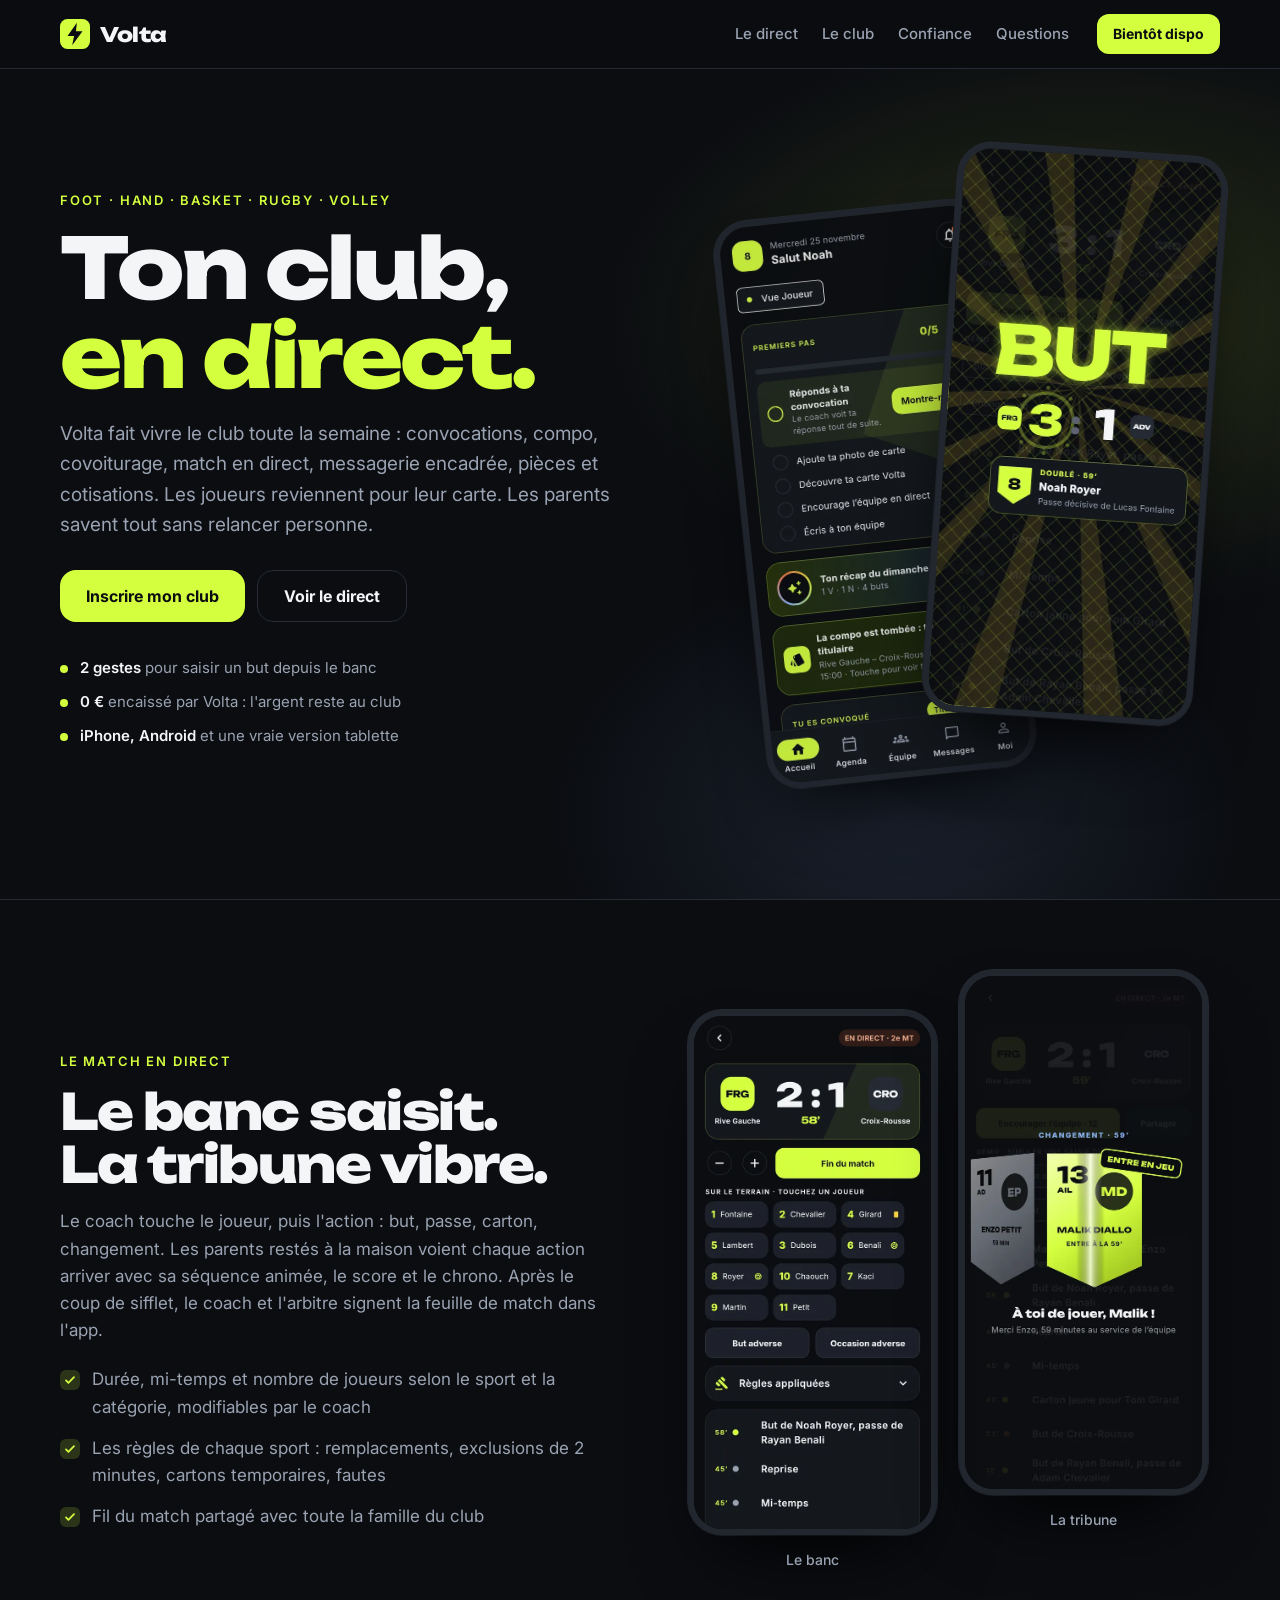
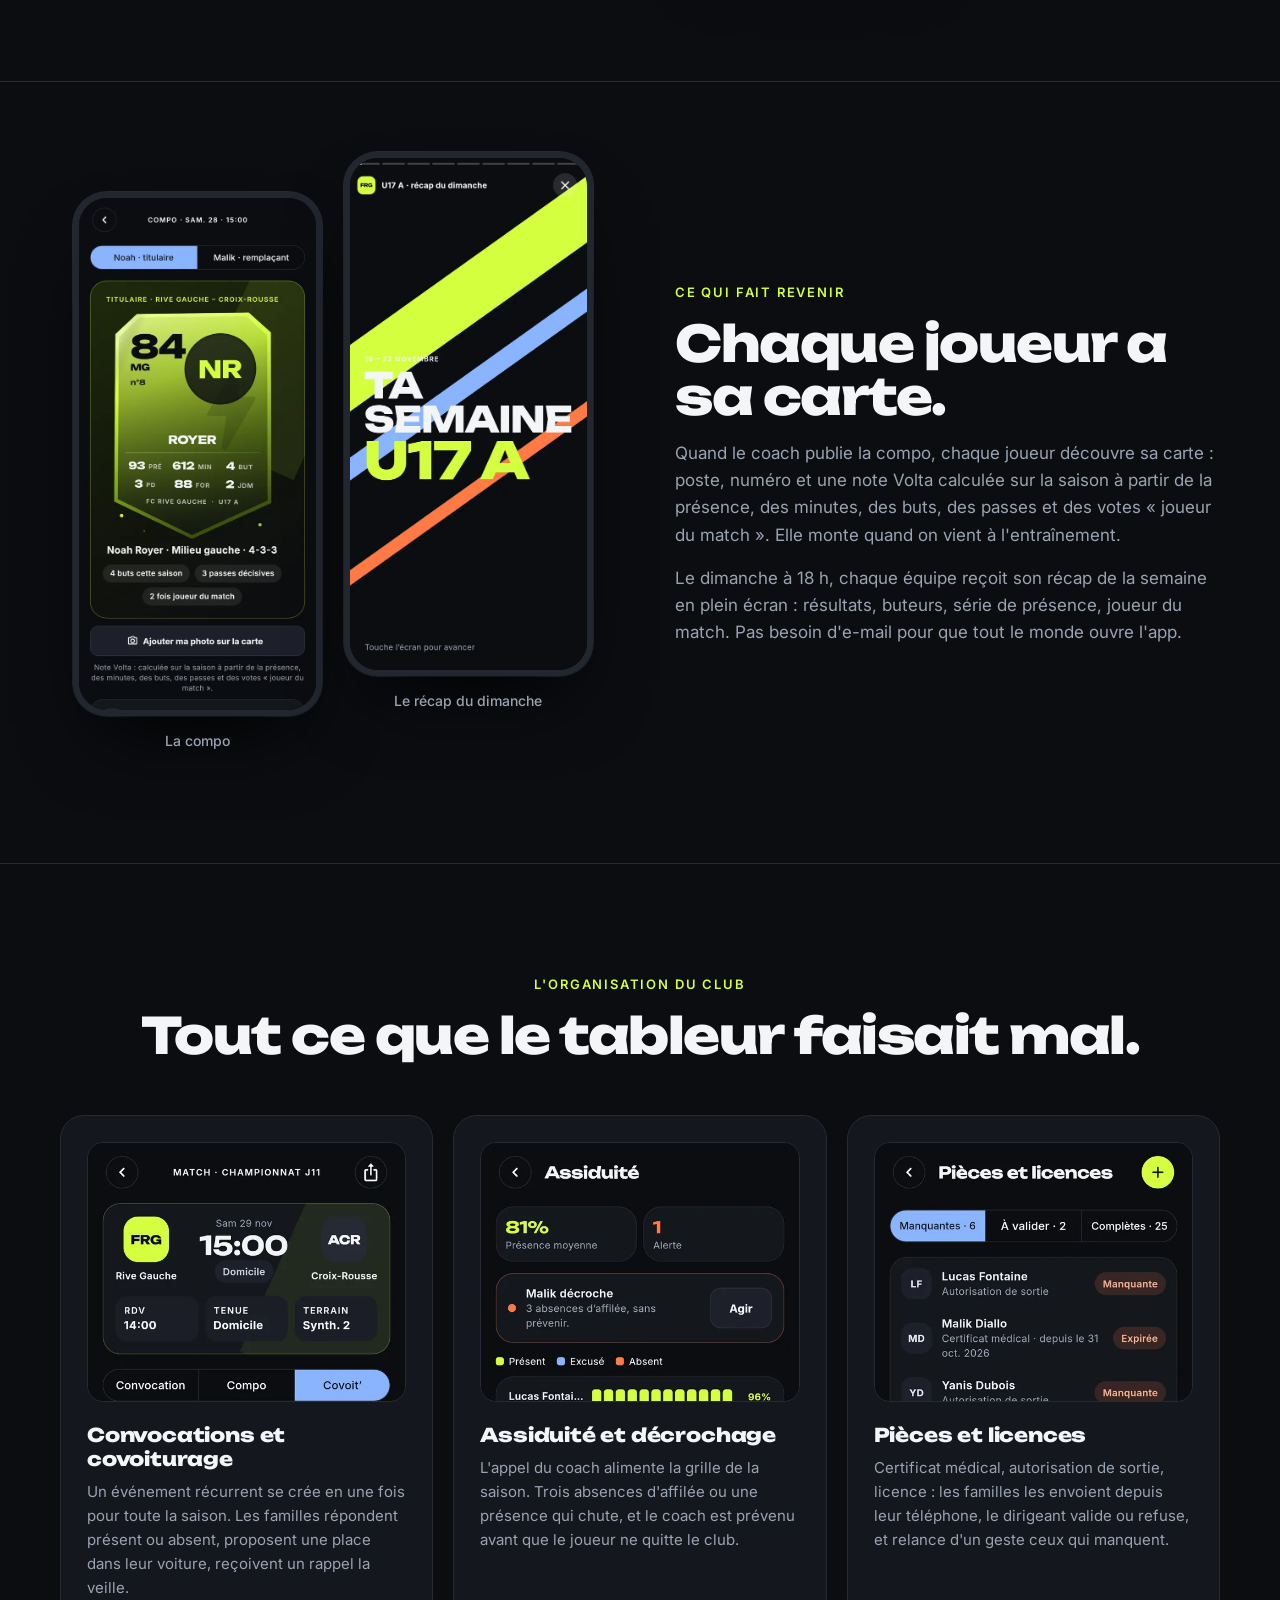
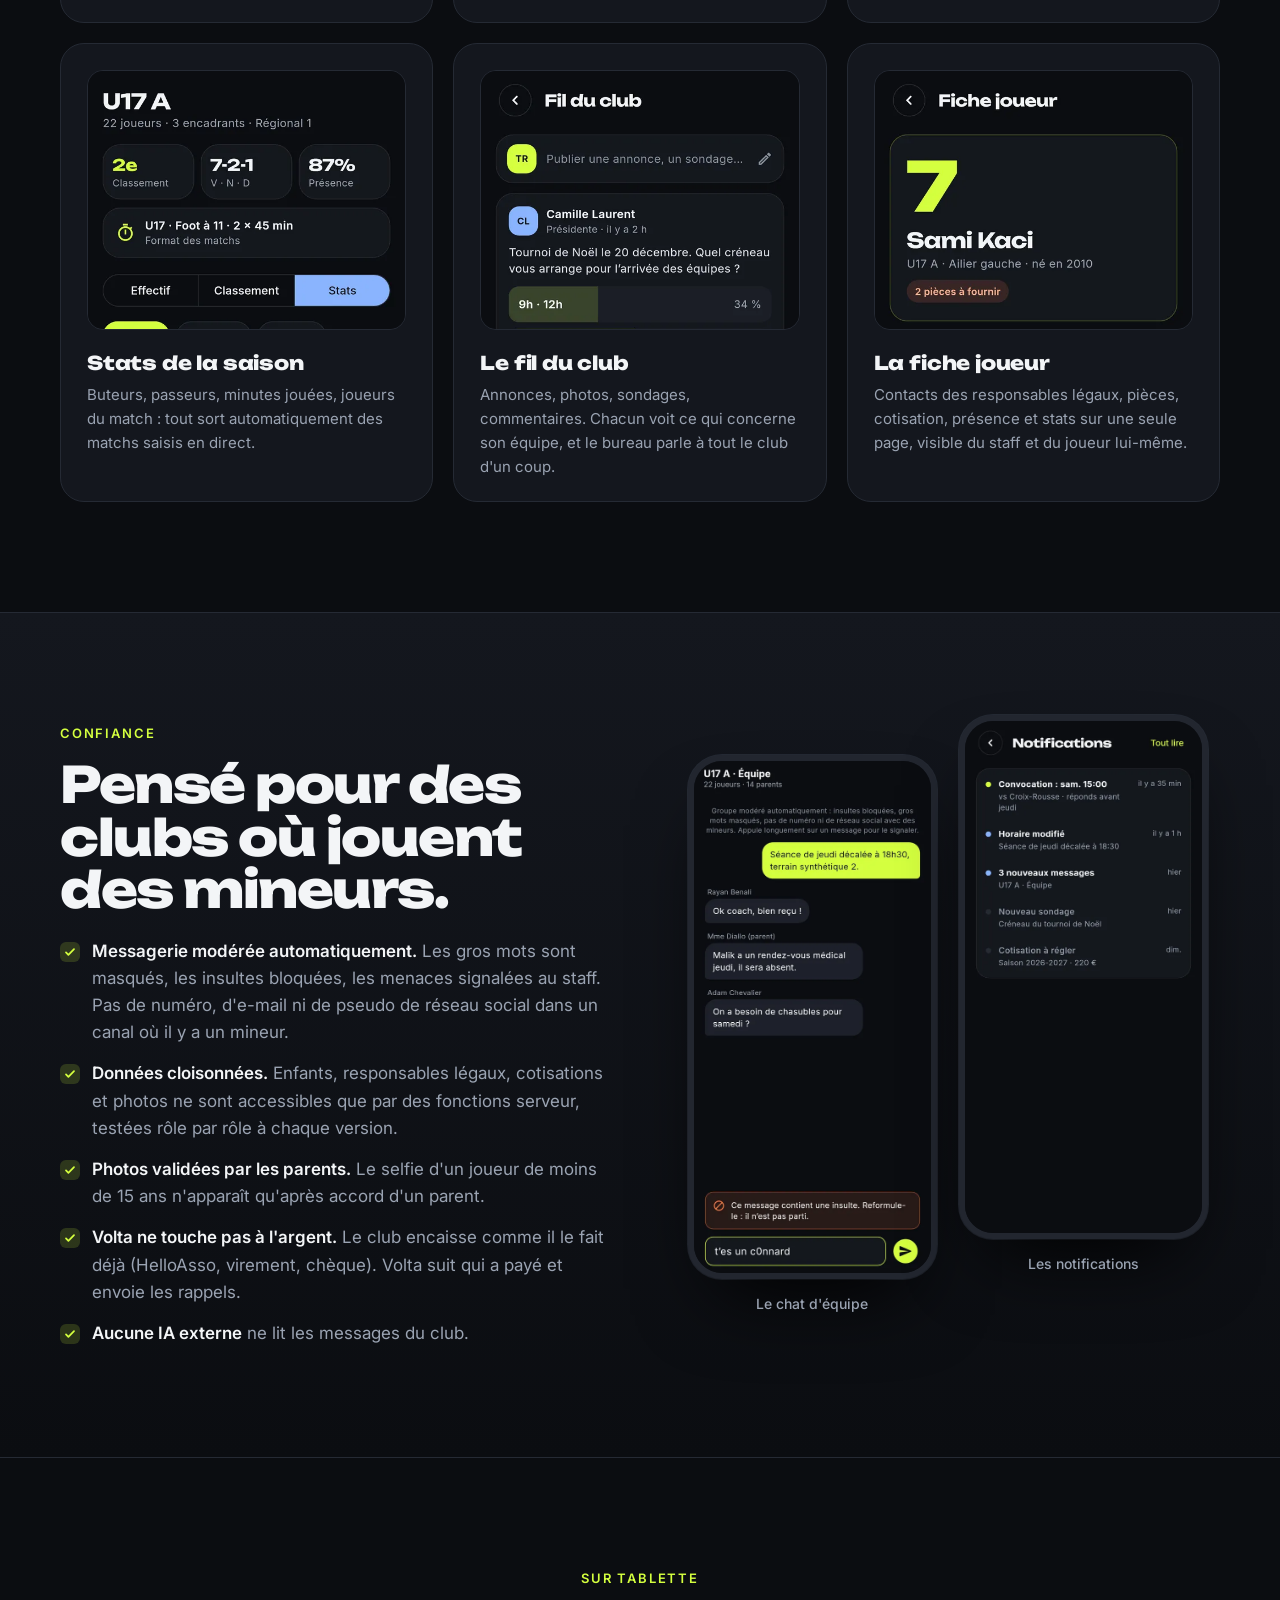
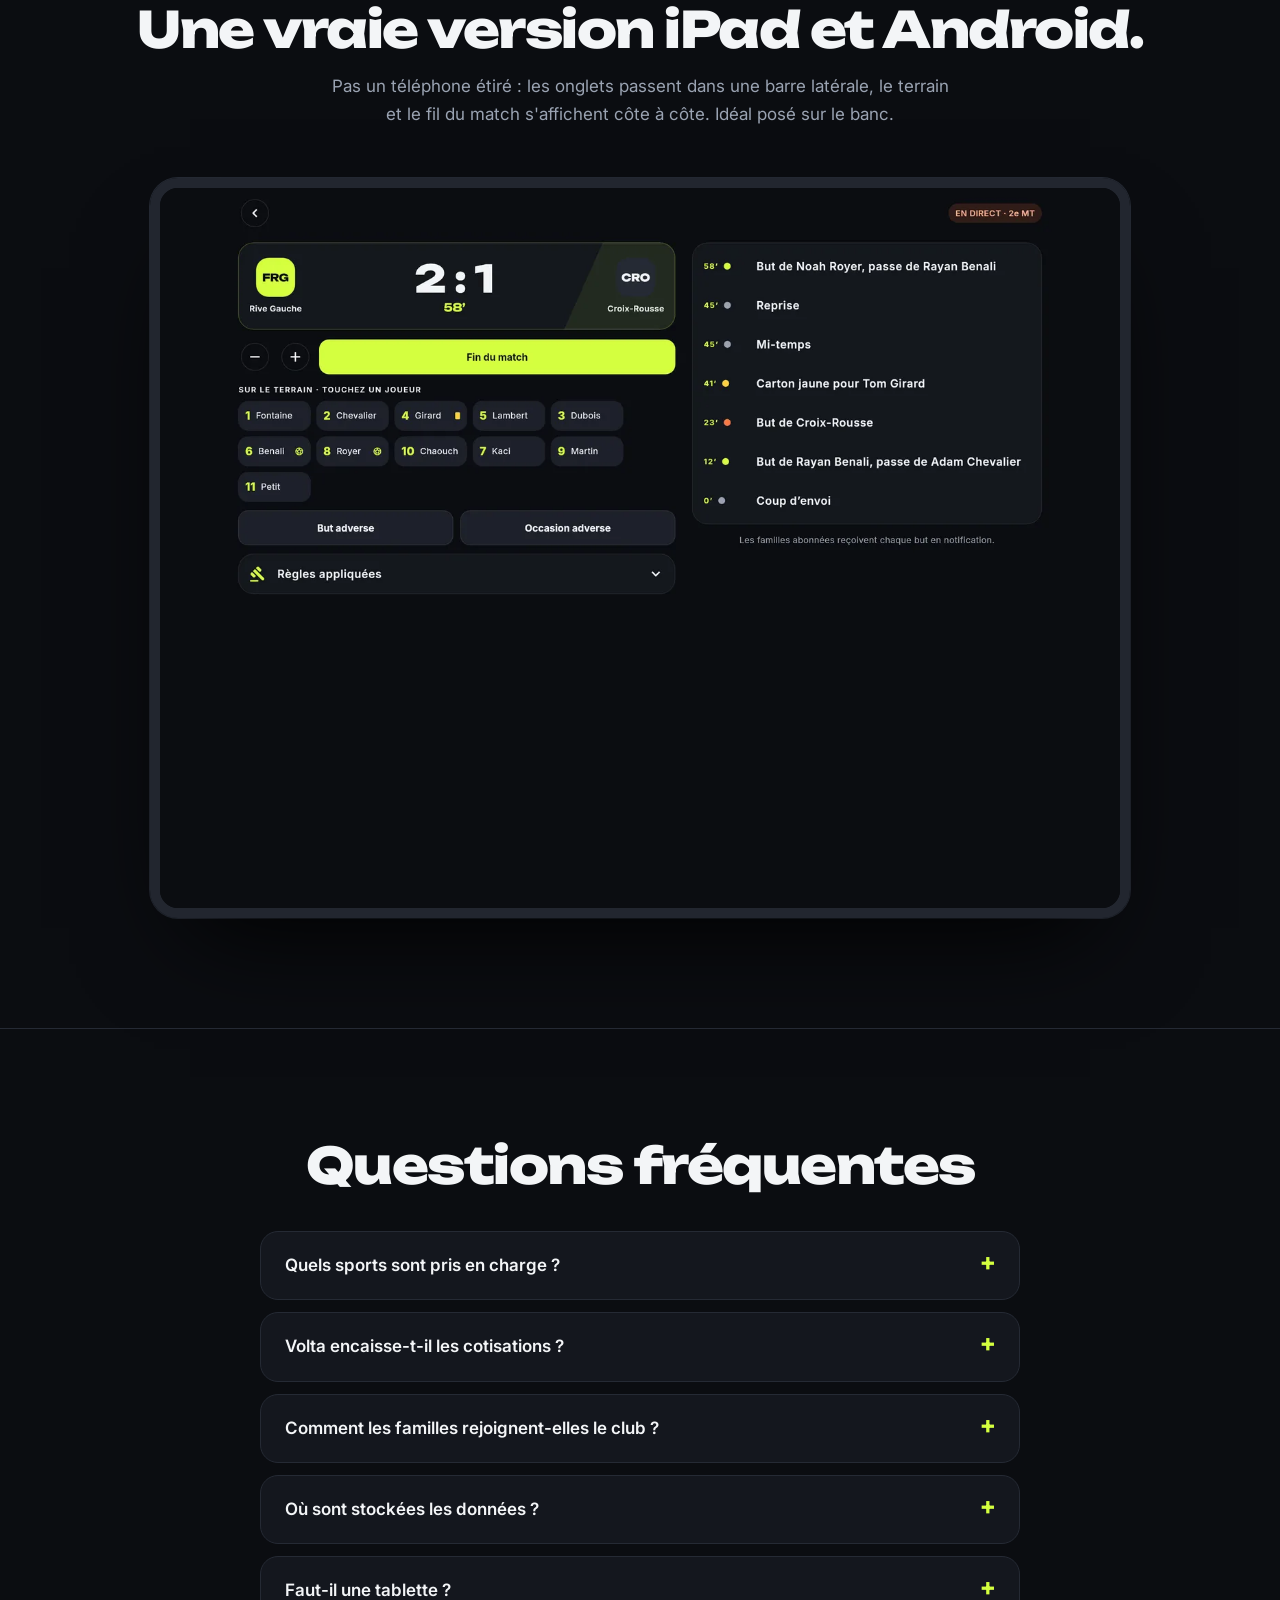
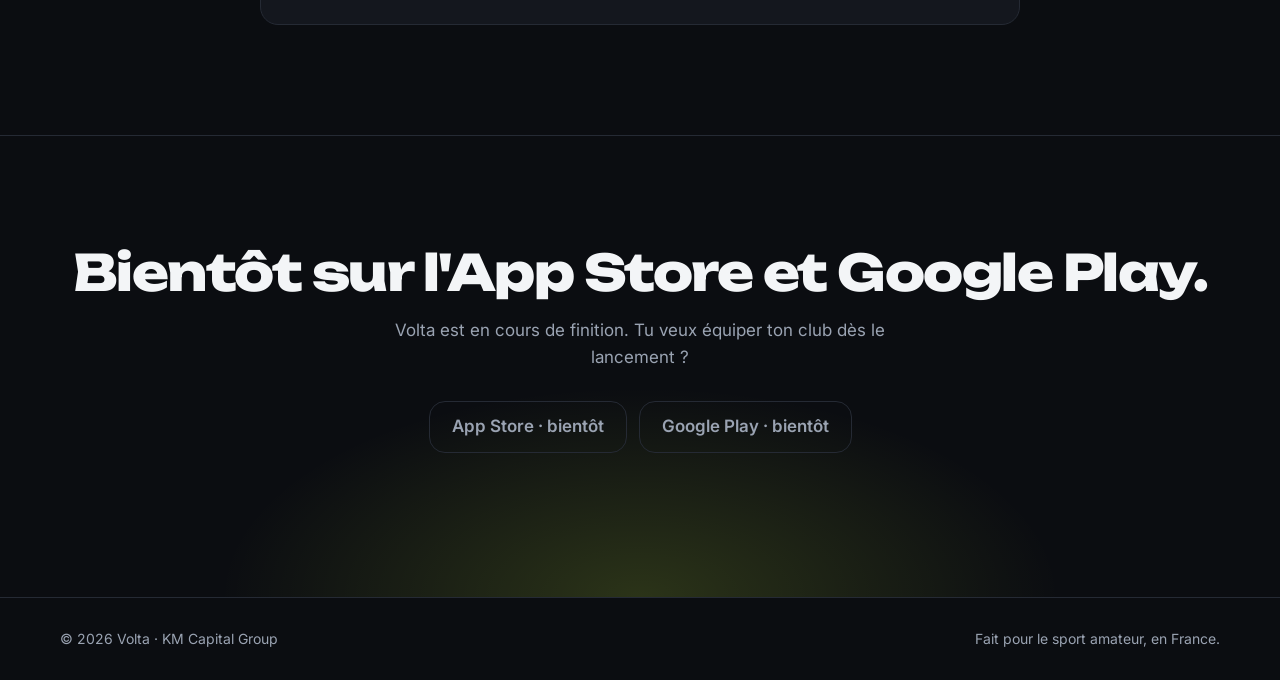
==== index.html @ 25a2513a "Site de présentation de Volta Co-Authored-By: Claude Opus 5.5 <noreply@anthropic.com> Claude-Session" ====
<!doctype html>
<html lang="fr">
<head>
<meta charset="utf-8">
<meta name="viewport" content="width=device-width, initial-scale=1">
<title>Volta · l'app des clubs de sport amateur</title>
<meta name="description" content="Convocations, compo, match en direct, messagerie encadrée, pièces et cotisations : Volta fait vivre ton club toute la semaine. Foot, hand, basket, rugby, volley.">
<meta property="og:title" content="Volta · l'app des clubs de sport amateur">
<meta property="og:description" content="Le match en direct, les cartes joueurs, le récap du dimanche. Et toute l'organisation du club, sans tableur.">
<meta property="og:image" content="img/compo-titulaire.webp">
<meta name="theme-color" content="#0B0D11">
<link rel="icon" href="data:image/svg+xml,%3Csvg xmlns='http://www.w3.org/2000/svg' viewBox='0 0 32 32'%3E%3Crect width='32' height='32' rx='8' fill='%23D4FF3F'/%3E%3Cpath d='M18 4 8 18h7l-2 10 11-15h-7z' fill='%230B0D11'/%3E%3C/svg%3E">
<link rel="preconnect" href="https://fonts.googleapis.com">
<link rel="preconnect" href="https://fonts.gstatic.com" crossorigin>
<link href="https://fonts.googleapis.com/css2?family=Inter:wght@400;500;600;700&family=Unbounded:wght@700;800&display=swap" rel="stylesheet">
<link rel="stylesheet" href="style.css">
</head>
<body>

<header class="nav">
  <a class="brand" href="#top" aria-label="Volta, retour en haut">
    <svg viewBox="0 0 32 32" width="30" height="30" aria-hidden="true"><rect width="32" height="32" rx="8" fill="#D4FF3F"/><path d="M18 4 8 18h7l-2 10 11-15h-7z" fill="#0B0D11"/></svg>
    Volta
  </a>
  <nav aria-label="Sections">
    <a href="#direct">Le direct</a>
    <a href="#club">Le club</a>
    <a href="#confiance">Confiance</a>
    <a href="#faq">Questions</a>
  </nav>
  <a class="btn small" href="#lancement">Bientôt dispo</a>
</header>

<main id="top">

<section class="hero">
  <div class="hero-text">
    <p class="kicker">Foot · Hand · Basket · Rugby · Volley</p>
    <h1>Ton club,<br><span class="volt">en direct.</span></h1>
    <p class="lead">Volta fait vivre le club toute la semaine : convocations, compo, covoiturage, match en direct, messagerie encadrée, pièces et cotisations. Les joueurs reviennent pour leur carte. Les parents savent tout sans relancer personne.</p>
    <div class="ctas">
      <a class="btn" href="#lancement">Inscrire mon club</a>
      <a class="btn ghost" href="#direct">Voir le direct</a>
    </div>
    <ul class="proof">
      <li><b>2 gestes</b> pour saisir un but depuis le banc</li>
      <li><b>0 €</b> encaissé par Volta : l'argent reste au club</li>
      <li><b>iPhone, Android</b> et une vraie version tablette</li>
    </ul>
  </div>
  <div class="hero-phones" aria-hidden="true">
    <figure class="phone back"><img src="img/accueil.webp" alt="" width="560" height="1212"></figure>
    <figure class="phone front"><img src="img/direct-but.webp" alt="" width="560" height="1212"></figure>
  </div>
</section>

<section id="direct" class="band">
  <div class="split">
    <div>
      <p class="kicker">Le match en direct</p>
      <h2>Le banc saisit.<br>La tribune vibre.</h2>
      <p>Le coach touche le joueur, puis l'action : but, passe, carton, changement. Les parents restés à la maison voient chaque action arriver avec sa séquence animée, le score et le chrono. Après le coup de sifflet, le coach et l'arbitre signent la feuille de match dans l'app.</p>
      <ul class="ticks">
        <li>Durée, mi-temps et nombre de joueurs selon le sport et la catégorie, modifiables par le coach</li>
        <li>Les règles de chaque sport : remplacements, exclusions de 2 minutes, cartons temporaires, fautes</li>
        <li>Fil du match partagé avec toute la famille du club</li>
      </ul>
    </div>
    <div class="phones-row">
      <figure class="phone"><img src="img/direct-banc.webp" alt="Le banc du coach : le terrain, les joueurs à toucher et le fil du match" loading="lazy" width="560" height="1212"><figcaption>Le banc</figcaption></figure>
      <figure class="phone raise"><img src="img/direct-changement.webp" alt="La tribune : l'entrée en jeu d'un remplaçant" loading="lazy" width="560" height="1212"><figcaption>La tribune</figcaption></figure>
    </div>
  </div>
</section>

<section class="band">
  <div class="split reverse">
    <div class="phones-row">
      <figure class="phone"><img src="img/compo-titulaire.webp" alt="La compo dévoile la carte du titulaire avec sa note Volta" loading="lazy" width="560" height="1212"><figcaption>La compo</figcaption></figure>
      <figure class="phone raise"><img src="img/recap-1.webp" alt="Le récap du dimanche : ta semaine U17 A" loading="lazy" width="560" height="1212"><figcaption>Le récap du dimanche</figcaption></figure>
    </div>
    <div>
      <p class="kicker">Ce qui fait revenir</p>
      <h2>Chaque joueur a sa carte.</h2>
      <p>Quand le coach publie la compo, chaque joueur découvre sa carte : poste, numéro et une note Volta calculée sur la saison à partir de la présence, des minutes, des buts, des passes et des votes « joueur du match ». Elle monte quand on vient à l'entraînement.</p>
      <p>Le dimanche à 18 h, chaque équipe reçoit son récap de la semaine en plein écran : résultats, buteurs, série de présence, joueur du match. Pas besoin d'e-mail pour que tout le monde ouvre l'app.</p>
    </div>
  </div>
</section>

<section id="club" class="band">
  <p class="kicker center">L'organisation du club</p>
  <h2 class="center">Tout ce que le tableur faisait mal.</h2>
  <div class="grid">
    <article class="card">
      <img src="img/covoiturage.webp" alt="Le covoiturage d'un déplacement" loading="lazy" width="560" height="1212">
      <h3>Convocations et covoiturage</h3>
      <p>Un événement récurrent se crée en une fois pour toute la saison. Les familles répondent présent ou absent, proposent une place dans leur voiture, reçoivent un rappel la veille.</p>
    </article>
    <article class="card">
      <img src="img/assiduite.webp" alt="La grille d'assiduité avec l'alerte de décrochage" loading="lazy" width="560" height="1212">
      <h3>Assiduité et décrochage</h3>
      <p>L'appel du coach alimente la grille de la saison. Trois absences d'affilée ou une présence qui chute, et le coach est prévenu avant que le joueur ne quitte le club.</p>
    </article>
    <article class="card">
      <img src="img/pieces-licences.webp" alt="Les pièces manquantes, à valider et complètes" loading="lazy" width="560" height="1212">
      <h3>Pièces et licences</h3>
      <p>Certificat médical, autorisation de sortie, licence : les familles les envoient depuis leur téléphone, le dirigeant valide ou refuse, et relance d'un geste ceux qui manquent.</p>
    </article>
    <article class="card">
      <img src="img/stats-equipe.webp" alt="Les statistiques de l'équipe" loading="lazy" width="560" height="1212">
      <h3>Stats de la saison</h3>
      <p>Buteurs, passeurs, minutes jouées, joueurs du match : tout sort automatiquement des matchs saisis en direct.</p>
    </article>
    <article class="card">
      <img src="img/fil-du-club.webp" alt="Le fil du club avec un sondage" loading="lazy" width="560" height="1212">
      <h3>Le fil du club</h3>
      <p>Annonces, photos, sondages, commentaires. Chacun voit ce qui concerne son équipe, et le bureau parle à tout le club d'un coup.</p>
    </article>
    <article class="card">
      <img src="img/fiche-joueur.webp" alt="La fiche d'un joueur" loading="lazy" width="560" height="1212">
      <h3>La fiche joueur</h3>
      <p>Contacts des responsables légaux, pièces, cotisation, présence et stats sur une seule page, visible du staff et du joueur lui-même.</p>
    </article>
  </div>
</section>

<section id="confiance" class="band trust">
  <div class="split">
    <div>
      <p class="kicker">Confiance</p>
      <h2>Pensé pour des clubs où jouent des mineurs.</h2>
      <ul class="ticks">
        <li><b>Messagerie modérée automatiquement.</b> Les gros mots sont masqués, les insultes bloquées, les menaces signalées au staff. Pas de numéro, d'e-mail ni de pseudo de réseau social dans un canal où il y a un mineur.</li>
        <li><b>Données cloisonnées.</b> Enfants, responsables légaux, cotisations et photos ne sont accessibles que par des fonctions serveur, testées rôle par rôle à chaque version.</li>
        <li><b>Photos validées par les parents.</b> Le selfie d'un joueur de moins de 15 ans n'apparaît qu'après accord d'un parent.</li>
        <li><b>Volta ne touche pas à l'argent.</b> Le club encaisse comme il le fait déjà (HelloAsso, virement, chèque). Volta suit qui a payé et envoie les rappels.</li>
        <li><b>Aucune IA externe</b> ne lit les messages du club.</li>
      </ul>
    </div>
    <div class="phones-row">
      <figure class="phone"><img src="img/chat-moderation.webp" alt="Un message bloqué par la modération, avec la raison" loading="lazy" width="560" height="1212"><figcaption>Le chat d'équipe</figcaption></figure>
      <figure class="phone raise"><img src="img/notifications.webp" alt="Les notifications" loading="lazy" width="560" height="1212"><figcaption>Les notifications</figcaption></figure>
    </div>
  </div>
</section>

<section class="band">
  <p class="kicker center">Sur tablette</p>
  <h2 class="center">Une vraie version iPad et Android.</h2>
  <p class="center narrow">Pas un téléphone étiré : les onglets passent dans une barre latérale, le terrain et le fil du match s'affichent côte à côte. Idéal posé sur le banc.</p>
  <figure class="tablet"><img src="img/ipad-direct-banc.webp" alt="Sur iPad : le banc à gauche, le fil du match à droite" loading="lazy" width="1400" height="1050"></figure>
</section>

<section id="faq" class="band">
  <h2 class="center">Questions fréquentes</h2>
  <div class="faq">
    <details>
      <summary>Quels sports sont pris en charge ?</summary>
      <p>Football, handball, basket, rugby et volley. Le format du match (durée, périodes, nombre de joueurs, remplacements) dépend du sport et de la catégorie de l'équipe, et le coach peut l'ajuster. Le direct du volley (sets et points) arrive juste après le lancement.</p>
    </details>
    <details>
      <summary>Volta encaisse-t-il les cotisations ?</summary>
      <p>Non. Le club garde son moyen de paiement habituel. Volta indique qui a payé, qui reste à relancer, et envoie les rappels.</p>
    </details>
    <details>
      <summary>Comment les familles rejoignent-elles le club ?</summary>
      <p>Le club partage un code d'invitation. Le code donne le bon rôle (joueur, parent, coach), et un parent inscrit lui-même son enfant.</p>
    </details>
    <details>
      <summary>Où sont stockées les données ?</summary>
      <p>Sur une base Supabase dédiée à Volta. Les fichiers (photos, pièces) sont dans des espaces de stockage privés, jamais dans la base, et chaque accès passe par des règles vérifiées côté serveur.</p>
    </details>
    <details>
      <summary>Faut-il une tablette ?</summary>
      <p>Non, tout fonctionne sur téléphone. La tablette est un confort pour le coach au bord du terrain.</p>
    </details>
  </div>
</section>

<section id="lancement" class="band launch">
  <h2>Bientôt sur l'App Store et Google Play.</h2>
  <p>Volta est en cours de finition. Tu veux équiper ton club dès le lancement ?</p>
  <div class="ctas center">
    <span class="store">App Store · bientôt</span>
    <span class="store">Google Play · bientôt</span>
  </div>
</section>

</main>

<footer class="foot">
  <span>© 2026 Volta · KM Capital Group</span>
  <span>Fait pour le sport amateur, en France.</span>
</footer>

</body>
</html>
---- style.css ----
:root {
  --carbon: #0B0D11;
  --surface: #14171E;
  --relief: #1D212A;
  --line: #252A34;
  --chalk: #F3F5F7;
  --muted: #9AA3B2;
  --volt: #D4FF3F;
  --ice: #8AB4FF;
  --ember: #FF7A45;
  --display: "Unbounded", system-ui, sans-serif;
  --text: "Inter", system-ui, -apple-system, sans-serif;
  --max: 1160px;
}

* { box-sizing: border-box; }
html { scroll-behavior: smooth; }
body {
  margin: 0;
  background: var(--carbon);
  color: var(--chalk);
  font: 400 17px/1.6 var(--text);
  -webkit-font-smoothing: antialiased;
  overflow-x: hidden;
}
img { display: block; max-width: 100%; height: auto; }
a { color: inherit; }
h1, h2, h3 { font-family: var(--display); font-weight: 800; letter-spacing: -.03em; line-height: 1.05; margin: 0 0 18px; }
h1 { font-size: clamp(44px, 7vw, 84px); }
h2 { font-size: clamp(30px, 4.2vw, 50px); }
h3 { font-size: 19px; letter-spacing: -.01em; line-height: 1.25; margin-bottom: 8px; }
p { margin: 0 0 16px; color: var(--muted); }
b { color: var(--chalk); font-weight: 600; }
.volt { color: var(--volt); }
.center { text-align: center; }
.narrow { max-width: 620px; margin-left: auto; margin-right: auto; }
.kicker { font-size: 13px; font-weight: 600; letter-spacing: .14em; text-transform: uppercase; color: var(--volt); margin-bottom: 14px; }

/* Navigation */
.nav {
  position: sticky; top: 0; z-index: 10;
  display: flex; align-items: center; gap: 28px;
  padding: 14px max(20px, calc((100vw - var(--max)) / 2));
  background: color-mix(in srgb, var(--carbon) 82%, transparent);
  backdrop-filter: blur(14px);
  border-bottom: 1px solid var(--line);
}
.brand { display: flex; align-items: center; gap: 10px; font: 800 20px var(--display); text-decoration: none; letter-spacing: -.02em; }
.nav nav { display: flex; gap: 24px; margin-left: auto; }
.nav nav a { text-decoration: none; color: var(--muted); font-size: 15px; font-weight: 500; }
.nav nav a:hover { color: var(--chalk); }

/* Buttons */
.btn {
  display: inline-flex; align-items: center; justify-content: center;
  min-height: 52px; padding: 0 26px; border-radius: 16px;
  background: var(--volt); color: var(--carbon);
  font-weight: 700; font-size: 16px; text-decoration: none;
  transition: transform .15s ease, box-shadow .15s ease;
}
.btn:hover { transform: translateY(-2px); box-shadow: 0 10px 30px -10px color-mix(in srgb, var(--volt) 60%, transparent); }
.btn.ghost { background: transparent; color: var(--chalk); border: 1px solid var(--line); }
.btn.ghost:hover { box-shadow: none; border-color: var(--muted); }
.btn.small { min-height: 40px; padding: 0 16px; font-size: 14px; border-radius: 12px; }
.ctas { display: flex; flex-wrap: wrap; gap: 12px; margin: 30px 0 34px; }
.ctas.center { justify-content: center; }

/* Sections */
main > section { padding: 110px max(20px, calc((100vw - var(--max)) / 2)); }
.band { border-top: 1px solid var(--line); }

.hero {
  display: grid; grid-template-columns: 1.1fr .9fr; gap: 40px; align-items: center;
  padding-top: 80px !important;
  background:
    radial-gradient(700px 420px at 85% 30%, color-mix(in srgb, var(--volt) 14%, transparent), transparent 70%),
    radial-gradient(500px 360px at 70% 90%, color-mix(in srgb, var(--ice) 12%, transparent), transparent 70%);
}
.lead { font-size: 19px; max-width: 560px; }
.proof { list-style: none; padding: 0; margin: 0; display: grid; gap: 10px; color: var(--muted); font-size: 15px; }
.proof li::before { content: ""; display: inline-block; width: 8px; height: 8px; border-radius: 50%; background: var(--volt); margin-right: 12px; vertical-align: middle; }

.hero-phones { position: relative; height: 640px; }
.hero-phones .phone { position: absolute; width: 270px; }
.hero-phones .back { right: 210px; top: 60px; transform: rotate(-6deg); opacity: .9; }
.hero-phones .front { right: 10px; top: 0; transform: rotate(4deg); }

/* Phone frame */
.phone { margin: 0; }
.phone img {
  border-radius: 34px;
  border: 6px solid #22262f;
  box-shadow: 0 40px 80px -30px #000, 0 0 0 1px var(--line);
  background: var(--surface);
}
.phone figcaption { margin-top: 14px; text-align: center; color: var(--muted); font-size: 14px; font-weight: 500; }

.split { display: grid; grid-template-columns: 1fr 1fr; gap: 70px; align-items: center; }
.phones-row { display: grid; grid-template-columns: 1fr 1fr; gap: 22px; max-width: 520px; justify-self: center; width: 100%; }
.phones-row .raise { transform: translateY(-40px); }

.ticks { list-style: none; padding: 0; margin: 22px 0 0; display: grid; gap: 14px; }
.ticks li { position: relative; padding-left: 32px; color: var(--muted); }
.ticks li::before {
  content: ""; position: absolute; left: 0; top: 4px; width: 20px; height: 20px; border-radius: 6px;
  background: color-mix(in srgb, var(--volt) 16%, transparent)
    url("data:image/svg+xml,%3Csvg xmlns='http://www.w3.org/2000/svg' viewBox='0 0 20 20'%3E%3Cpath d='m5 10.5 3 3 7-7' fill='none' stroke='%23D4FF3F' stroke-width='2.2' stroke-linecap='round' stroke-linejoin='round'/%3E%3C/svg%3E") center/16px no-repeat;
}

/* Feature grid */
.grid { display: grid; grid-template-columns: repeat(3, 1fr); gap: 20px; margin-top: 54px; }
.card {
  background: var(--surface); border: 1px solid var(--line); border-radius: 24px;
  padding: 26px 26px 22px; overflow: hidden;
  transition: border-color .2s ease, transform .2s ease;
}
.card:hover { border-color: color-mix(in srgb, var(--volt) 40%, var(--line)); transform: translateY(-3px); }
.card img {
  width: 100%; height: 260px; object-fit: cover; object-position: top;
  border-radius: 16px; margin-bottom: 22px; border: 1px solid var(--line);
}
.card p { font-size: 15px; margin: 0; }

.trust { background: linear-gradient(180deg, var(--surface), var(--carbon)); }

.tablet { margin: 50px auto 0; max-width: 980px; }
.tablet img { border-radius: 28px; border: 10px solid #22262f; box-shadow: 0 50px 100px -40px #000, 0 0 0 1px var(--line); }

/* FAQ */
.faq { max-width: 760px; margin: 40px auto 0; display: grid; gap: 12px; }
details { background: var(--surface); border: 1px solid var(--line); border-radius: 18px; padding: 0 24px; }
summary { cursor: pointer; list-style: none; padding: 20px 0; font-weight: 600; display: flex; justify-content: space-between; gap: 16px; }
summary::-webkit-details-marker { display: none; }
summary::after { content: "+"; color: var(--volt); font: 700 22px/1 var(--display); transition: transform .2s ease; }
details[open] summary::after { transform: rotate(45deg); }
details p { padding-bottom: 20px; margin: 0; }

.launch { text-align: center; background: radial-gradient(600px 300px at 50% 100%, color-mix(in srgb, var(--volt) 16%, transparent), transparent 70%); }
.launch p { max-width: 560px; margin: 0 auto; }
.store { display: inline-flex; align-items: center; min-height: 52px; padding: 0 22px; border-radius: 16px; border: 1px solid var(--line); color: var(--muted); font-weight: 600; }

.foot {
  display: flex; flex-wrap: wrap; justify-content: space-between; gap: 10px;
  padding: 30px max(20px, calc((100vw - var(--max)) / 2));
  border-top: 1px solid var(--line); color: var(--muted); font-size: 14px;
}

/* Tablet and phone */
@media (max-width: 980px) {
  .hero, .split { grid-template-columns: 1fr; }
  .split.reverse > :first-child { order: 2; }
  .hero-phones { height: 520px; max-width: 460px; width: 100%; margin: 0 auto; }
  .hero-phones .phone { width: 220px; }
  .hero-phones .back { right: auto; left: 10px; }
  .grid { grid-template-columns: repeat(2, 1fr); }
  main > section { padding-top: 80px; padding-bottom: 80px; }
}
@media (max-width: 640px) {
  body { font-size: 16px; }
  .nav { gap: 12px; padding-left: 16px; padding-right: 16px; }
  .nav nav { display: none; }
  .nav .btn { margin-left: auto; }
  main > section { padding-left: 16px; padding-right: 16px; }
  .hero-phones { height: 420px; }
  .hero-phones .phone { width: 180px; }
  .hero-phones .back { left: 0; top: 40px; }
  .hero-phones .front { right: 0; }
  .grid { grid-template-columns: 1fr; }
  .phones-row { gap: 14px; }
  .phones-row .raise { transform: translateY(-24px); }
  .phone img { border-radius: 24px; border-width: 4px; }
  .tablet img { border-width: 5px; border-radius: 16px; }
  details { padding: 0 18px; }
}
@media (prefers-reduced-motion: reduce) {
  html { scroll-behavior: auto; }
  .btn, .card, summary::after { transition: none; }
}
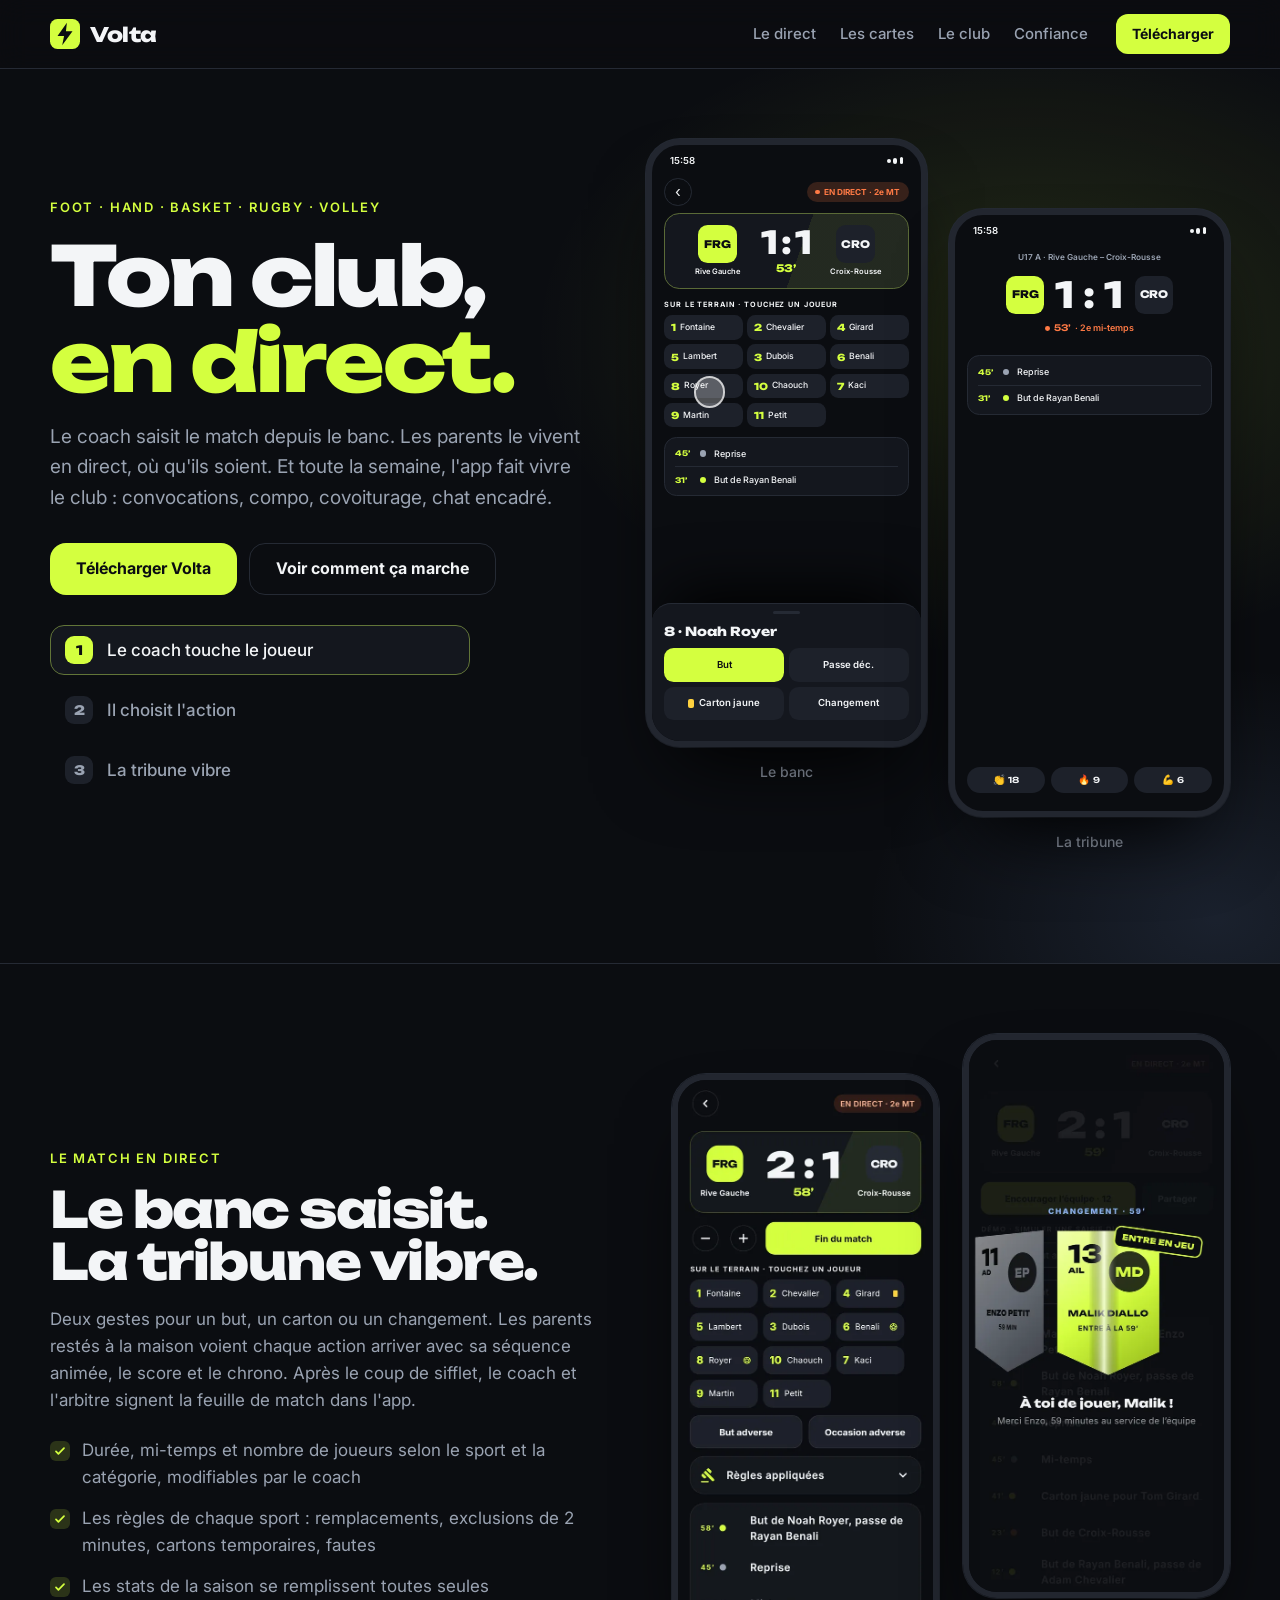
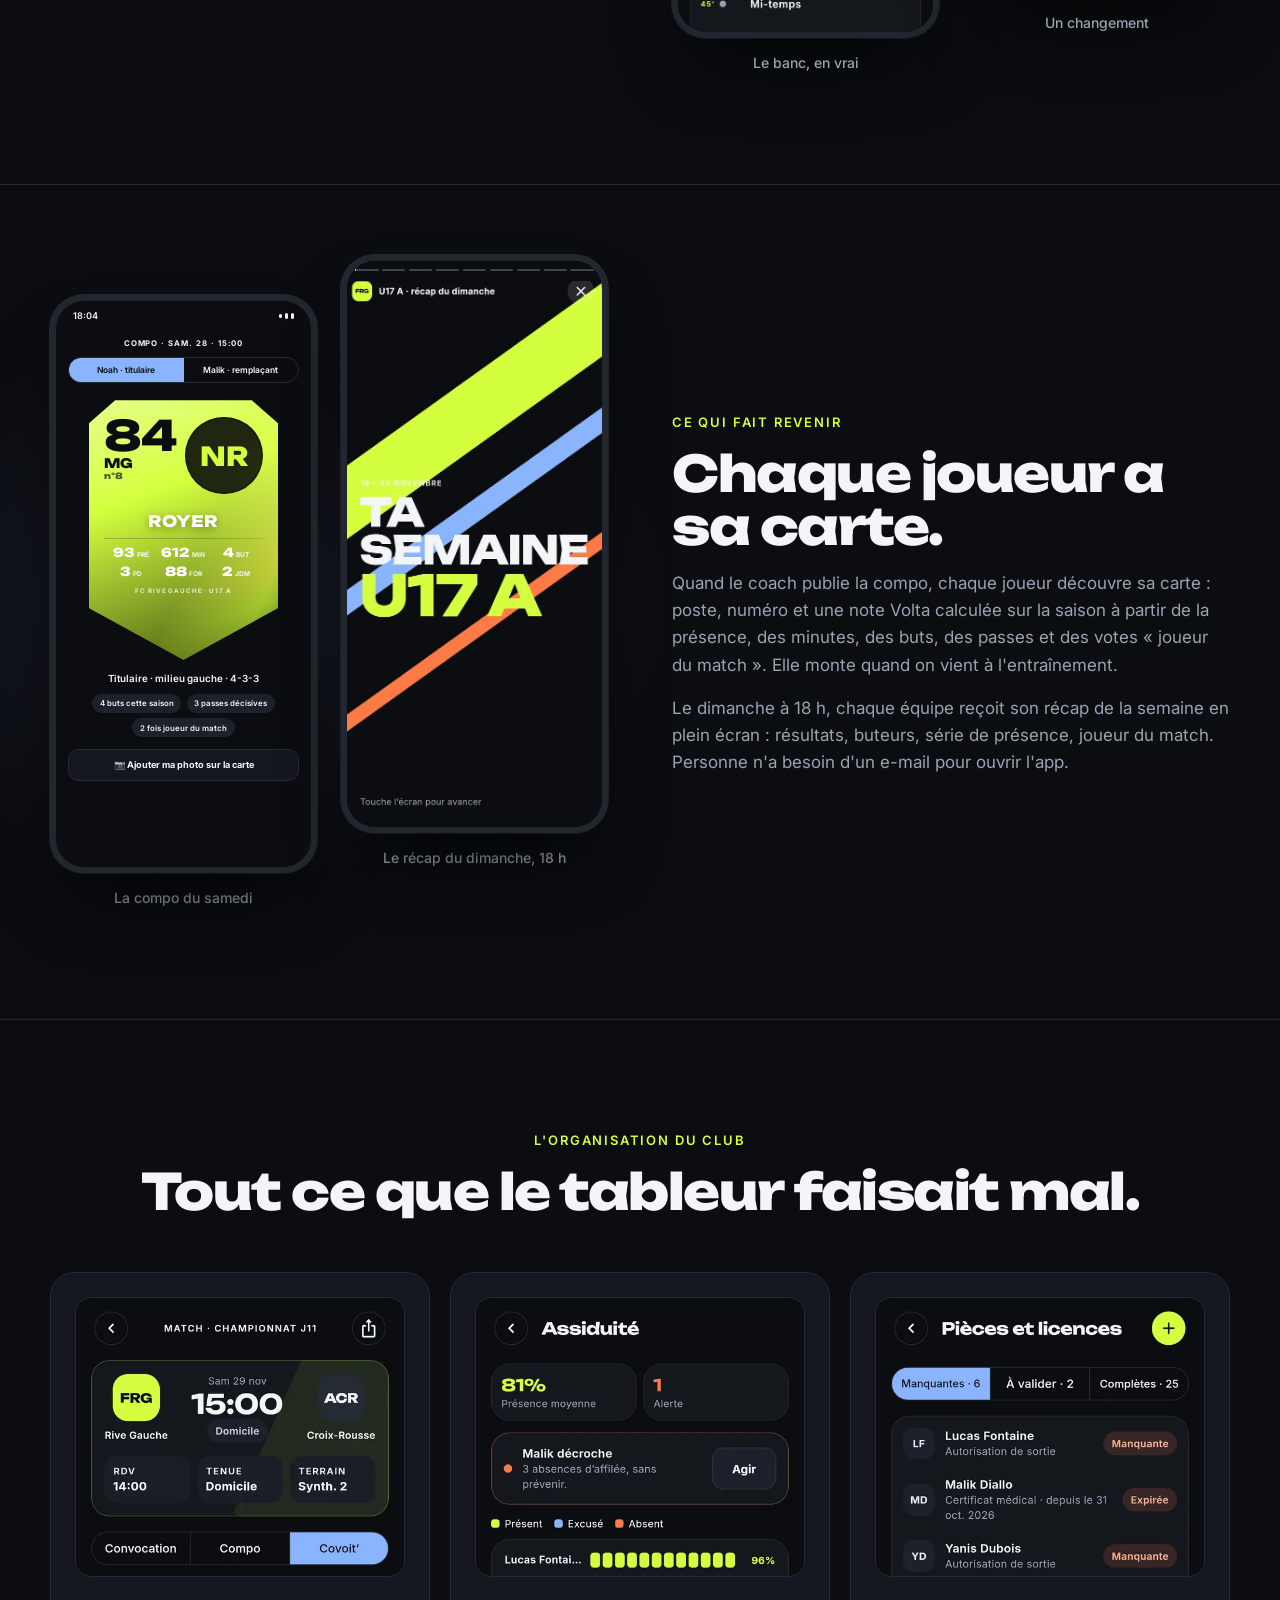
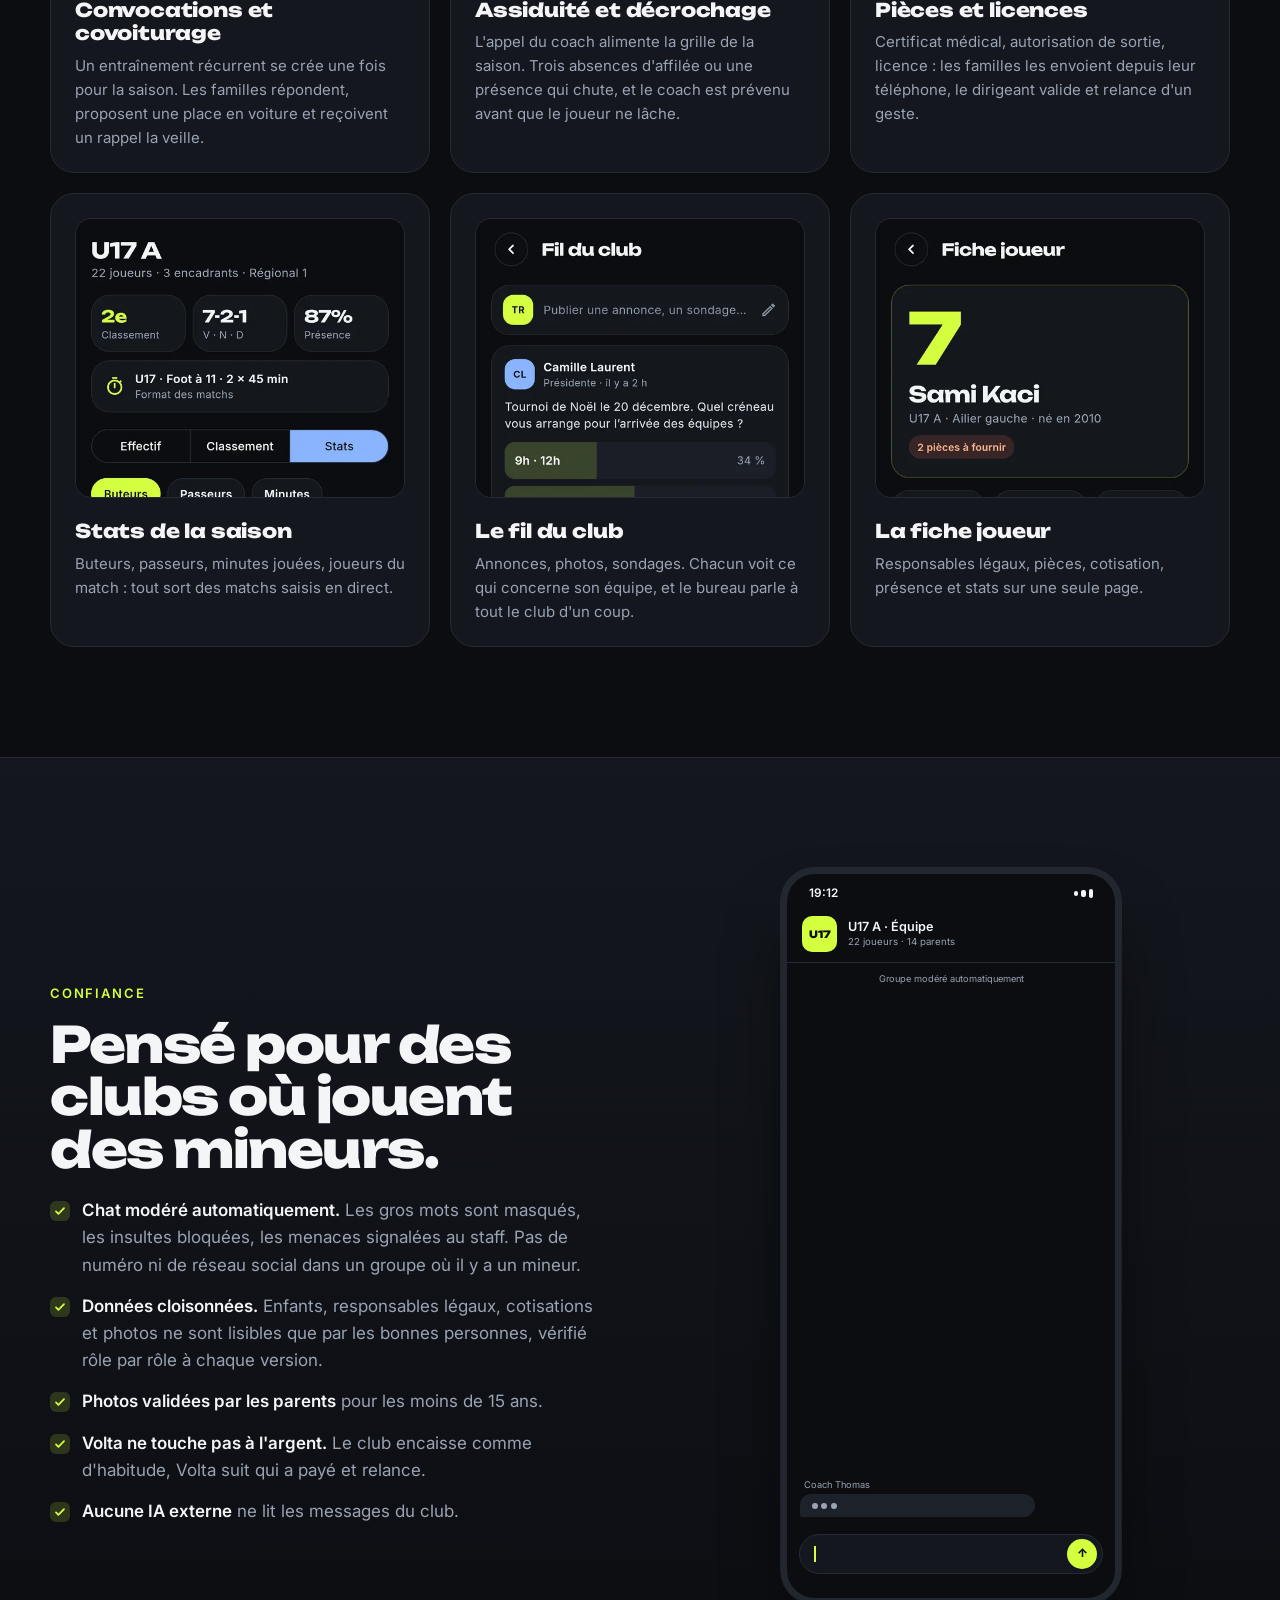
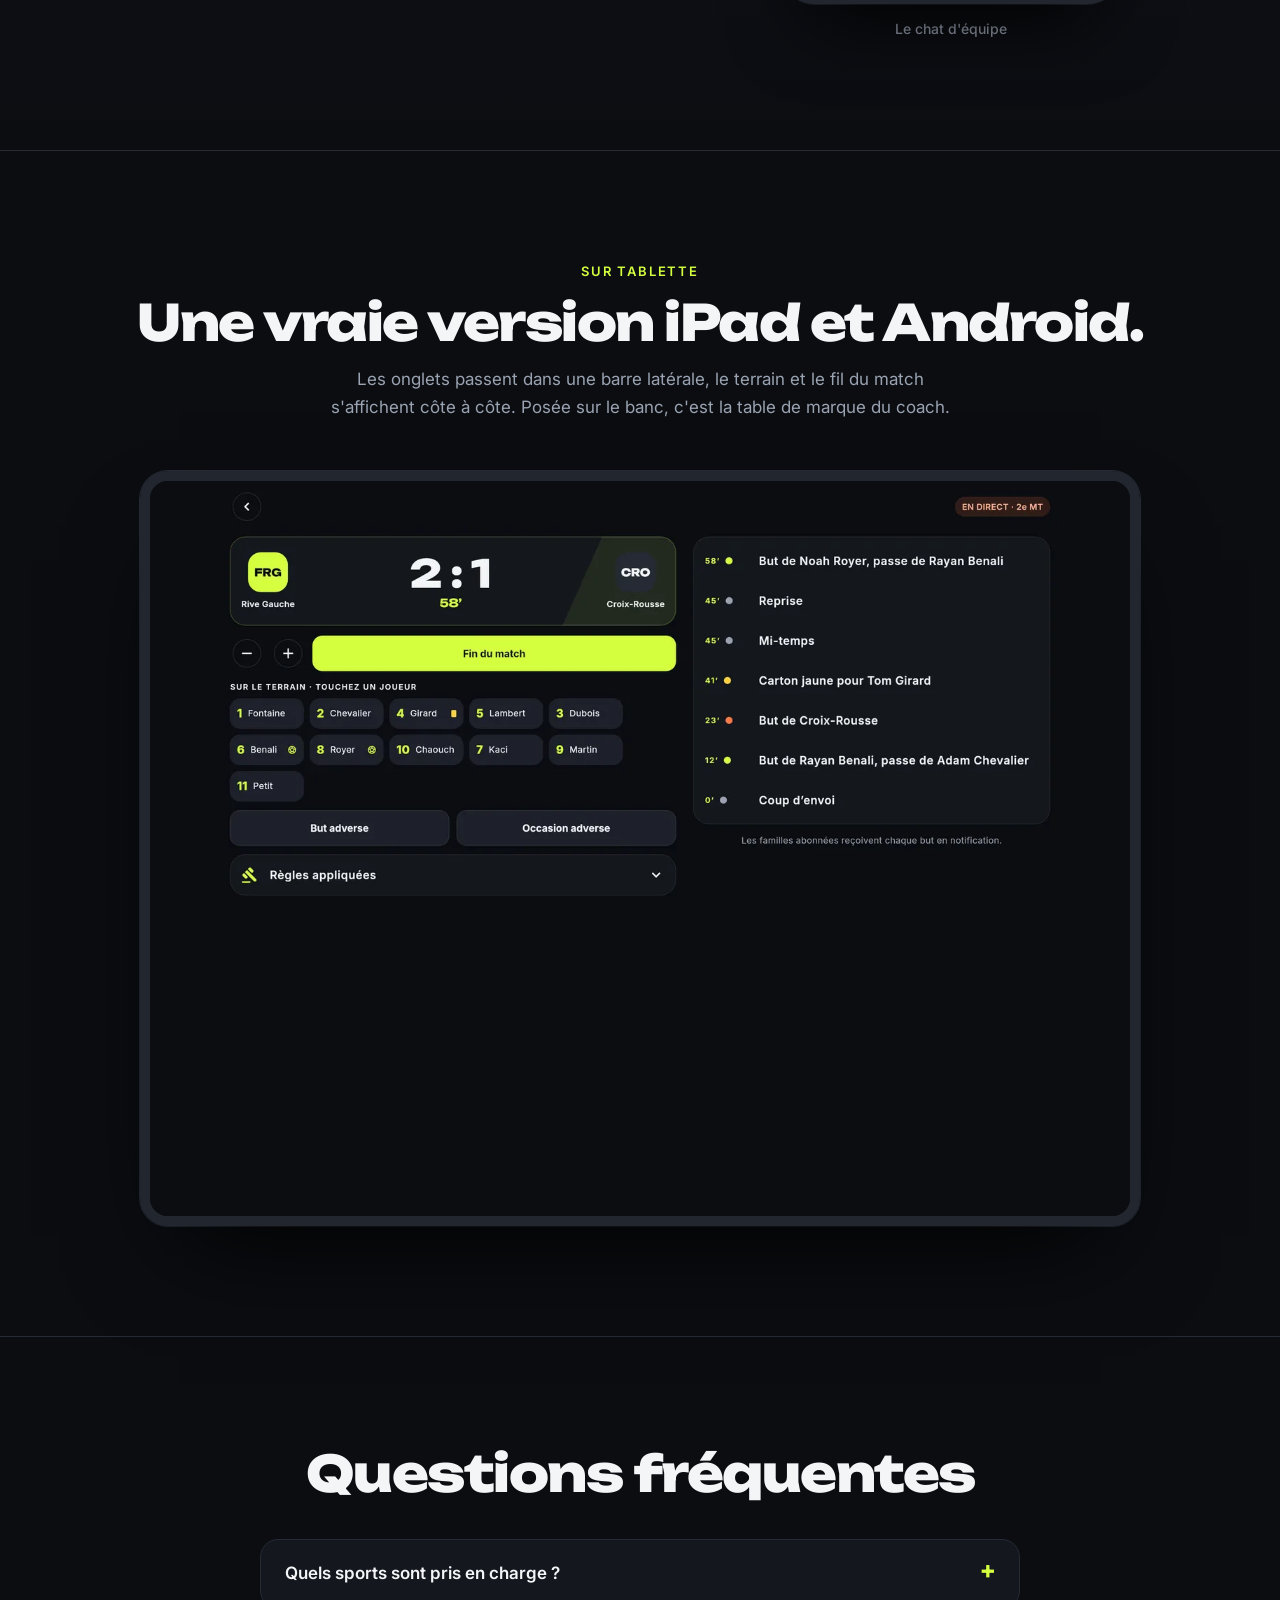
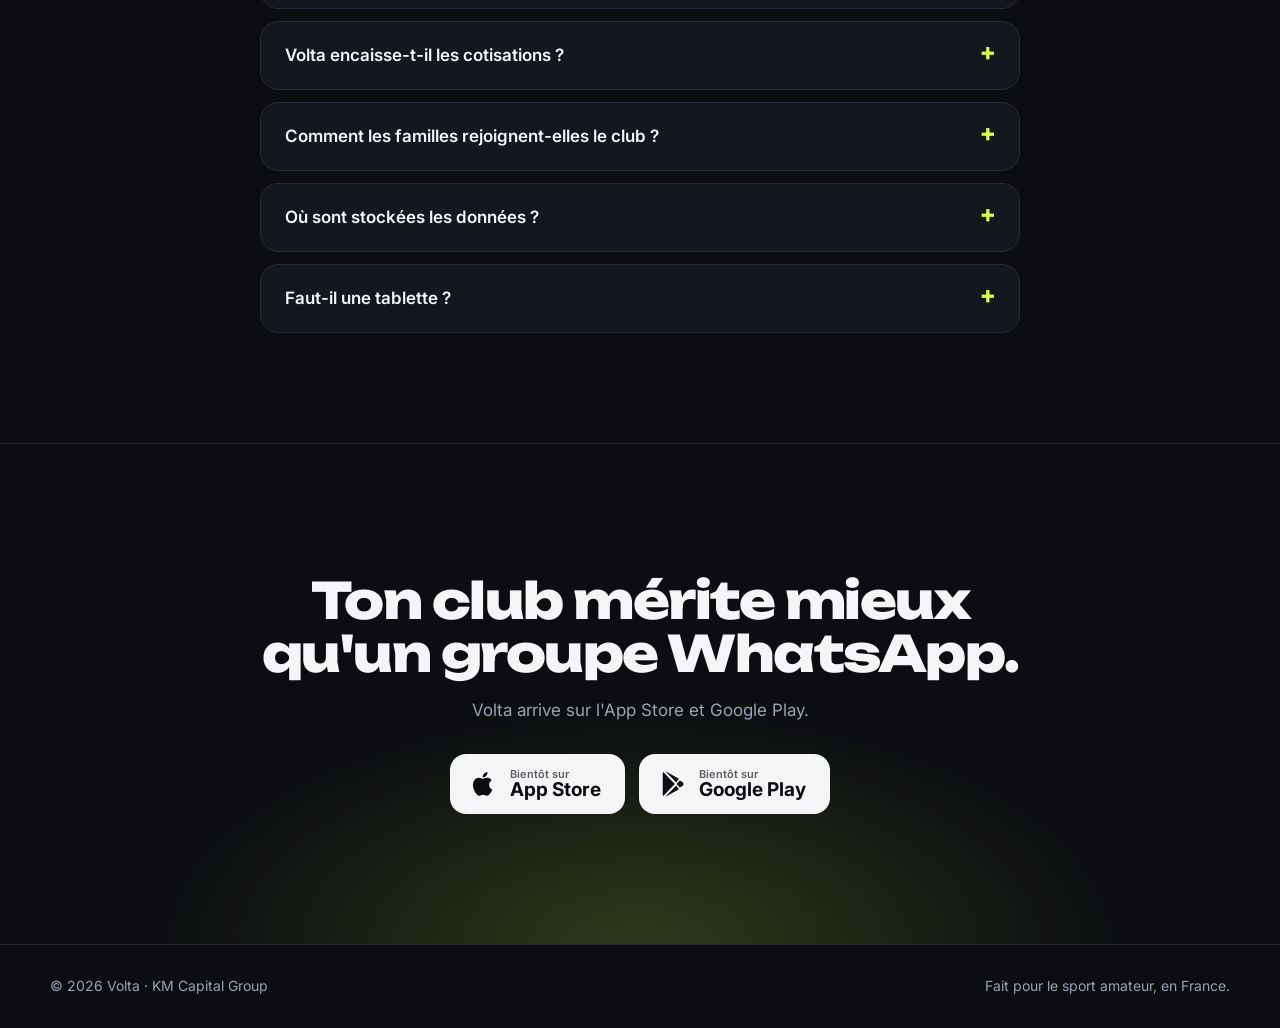
==== commit 05071d11: "Maquettes animées : le banc et la tribune, la carte joueur, le récap et le chat Co-Authored-By: Clau" ====
--- a/index.html
+++ b/index.html
@@ -7,13 +7,14 @@
 <meta name="description" content="Convocations, compo, match en direct, messagerie encadrée, pièces et cotisations : Volta fait vivre ton club toute la semaine. Foot, hand, basket, rugby, volley.">
 <meta property="og:title" content="Volta · l'app des clubs de sport amateur">
 <meta property="og:description" content="Le match en direct, les cartes joueurs, le récap du dimanche. Et toute l'organisation du club, sans tableur.">
-<meta property="og:image" content="img/compo-titulaire.webp">
+<meta property="og:image" content="https://kmcapitalgroup.github.io/volta-site/img/compo-titulaire.webp">
 <meta name="theme-color" content="#0B0D11">
 <link rel="icon" href="data:image/svg+xml,%3Csvg xmlns='http://www.w3.org/2000/svg' viewBox='0 0 32 32'%3E%3Crect width='32' height='32' rx='8' fill='%23D4FF3F'/%3E%3Cpath d='M18 4 8 18h7l-2 10 11-15h-7z' fill='%230B0D11'/%3E%3C/svg%3E">
 <link rel="preconnect" href="https://fonts.googleapis.com">
 <link rel="preconnect" href="https://fonts.gstatic.com" crossorigin>
 <link href="https://fonts.googleapis.com/css2?family=Inter:wght@400;500;600;700&family=Unbounded:wght@700;800&display=swap" rel="stylesheet">
 <link rel="stylesheet" href="style.css">
+<script src="app.js" defer></script>
 </head>
 <body>
 
@@ -24,134 +25,253 @@
   </a>
   <nav aria-label="Sections">
     <a href="#direct">Le direct</a>
+    <a href="#carte">Les cartes</a>
     <a href="#club">Le club</a>
     <a href="#confiance">Confiance</a>
-    <a href="#faq">Questions</a>
   </nav>
-  <a class="btn small" href="#lancement">Bientôt dispo</a>
+  <a class="btn small" href="#telecharger">Télécharger</a>
 </header>
 
 <main id="top">
 
+<!-- ============ HERO : le banc et la tribune, synchronisés ============ -->
 <section class="hero">
-  <div class="hero-text">
+  <div class="hero-text reveal">
     <p class="kicker">Foot · Hand · Basket · Rugby · Volley</p>
     <h1>Ton club,<br><span class="volt">en direct.</span></h1>
-    <p class="lead">Volta fait vivre le club toute la semaine : convocations, compo, covoiturage, match en direct, messagerie encadrée, pièces et cotisations. Les joueurs reviennent pour leur carte. Les parents savent tout sans relancer personne.</p>
+    <p class="lead">Le coach saisit le match depuis le banc. Les parents le vivent en direct, où qu'ils soient. Et toute la semaine, l'app fait vivre le club : convocations, compo, covoiturage, chat encadré.</p>
     <div class="ctas">
-      <a class="btn" href="#lancement">Inscrire mon club</a>
-      <a class="btn ghost" href="#direct">Voir le direct</a>
-    </div>
-    <ul class="proof">
-      <li><b>2 gestes</b> pour saisir un but depuis le banc</li>
-      <li><b>0 €</b> encaissé par Volta : l'argent reste au club</li>
-      <li><b>iPhone, Android</b> et une vraie version tablette</li>
-    </ul>
-  </div>
-  <div class="hero-phones" aria-hidden="true">
-    <figure class="phone back"><img src="img/accueil.webp" alt="" width="560" height="1212"></figure>
-    <figure class="phone front"><img src="img/direct-but.webp" alt="" width="560" height="1212"></figure>
-  </div>
-</section>
-
+      <a class="btn" href="#telecharger">Télécharger Volta</a>
+      <a class="btn ghost" href="#direct">Voir comment ça marche</a>
+    </div>
+    <ol class="steps" id="steps" aria-label="Saisir une action en deux gestes">
+      <li data-step="1"><span>1</span>Le coach touche le joueur</li>
+      <li data-step="2"><span>2</span>Il choisit l'action</li>
+      <li data-step="3"><span>3</span>La tribune vibre</li>
+    </ol>
+  </div>
+
+  <div class="hero-stage" id="live" aria-label="Démonstration animée : à gauche le téléphone du coach, à droite celui d'un parent">
+    <!-- Téléphone du coach -->
+    <div class="device bench">
+      <div class="screen">
+        <div class="sb"><span>15:58</span><span class="sb-r"><i></i><i></i><i></i></span></div>
+        <div class="b-top"><span class="b-back">‹</span><span class="pill live"><b></b>EN DIRECT · 2e MT</span></div>
+        <div class="score-card">
+          <div class="team"><span class="badge v">FRG</span><small>Rive Gauche</small></div>
+          <div class="score"><span class="sc" data-home>1</span><span class="colon">:</span><span class="sc" data-away>1</span><em data-min>52’</em></div>
+          <div class="team"><span class="badge">CRO</span><small>Croix-Rousse</small></div>
+        </div>
+        <p class="mini-label">Sur le terrain · touchez un joueur</p>
+        <div class="chips">
+          <span class="chip"><b>1</b>Fontaine</span>
+          <span class="chip"><b>2</b>Chevalier</span>
+          <span class="chip" data-p="girard"><b>4</b>Girard<i class="ycard"></i></span>
+          <span class="chip"><b>5</b>Lambert</span>
+          <span class="chip"><b>3</b>Dubois</span>
+          <span class="chip"><b>6</b>Benali</span>
+          <span class="chip" data-p="royer"><b>8</b>Royer<i class="ball"></i></span>
+          <span class="chip"><b>10</b>Chaouch</span>
+          <span class="chip"><b>7</b>Kaci</span>
+          <span class="chip"><b>9</b>Martin</span>
+          <span class="chip"><b>11</b>Petit</span>
+        </div>
+        <div class="feed" data-feed="bench">
+          <div class="ev"><em>45’</em><i class="dot g"></i>Reprise</div>
+          <div class="ev"><em>31’</em><i class="dot v"></i>But de Rayan Benali</div>
+        </div>
+        <div class="sheet" data-sheet>
+          <div class="grab"></div>
+          <p class="sheet-t" data-sheet-title>8 · Noah Royer</p>
+          <div class="acts">
+            <span class="act v" data-act="but">But</span>
+            <span class="act">Passe déc.</span>
+            <span class="act" data-act="jaune"><i class="ycard"></i>Carton jaune</span>
+            <span class="act">Changement</span>
+          </div>
+        </div>
+        <div class="tap" data-tap></div>
+      </div>
+      <p class="device-cap">Le banc</p>
+    </div>
+
+    <!-- Téléphone d'un parent -->
+    <div class="device stand">
+      <div class="screen">
+        <div class="sb"><span>15:58</span><span class="sb-r"><i></i><i></i><i></i></span></div>
+        <p class="t-head">U17 A · Rive Gauche – Croix-Rousse</p>
+        <div class="t-score">
+          <span class="badge v">FRG</span>
+          <span class="t-num"><span data-home>1</span> : <span data-away>1</span></span>
+          <span class="badge">CRO</span>
+        </div>
+        <p class="t-min"><b></b><span data-min>52’</span> · 2e mi-temps</p>
+        <div class="toast" data-toast><i class="ycard"></i><span>56’ · Carton jaune pour Tom Girard</span></div>
+        <div class="feed" data-feed="stand">
+          <div class="ev"><em>45’</em><i class="dot g"></i>Reprise</div>
+          <div class="ev"><em>31’</em><i class="dot v"></i>But de Rayan Benali</div>
+        </div>
+        <div class="reacts">
+          <span>👏 <b data-r="clap">18</b></span>
+          <span>🔥 <b data-r="fire">9</b></span>
+          <span>💪 <b data-r="flex">6</b></span>
+        </div>
+        <div class="goal" data-goal>
+          <div class="rays"></div>
+          <p class="goal-word">BUT</p>
+          <p class="goal-score"><span class="badge v">FRG</span> 2 : 1 <span class="badge">CRO</span></p>
+          <div class="goal-card"><span class="num">8</span><div><small>54’ · 2e BUT DU MATCH</small><b>Noah Royer</b><em>Passe décisive de Rayan Benali</em></div></div>
+        </div>
+      </div>
+      <p class="device-cap">La tribune</p>
+    </div>
+  </div>
+</section>
+
+<!-- ============ LE DIRECT ============ -->
 <section id="direct" class="band">
   <div class="split">
-    <div>
+    <div class="reveal">
       <p class="kicker">Le match en direct</p>
       <h2>Le banc saisit.<br>La tribune vibre.</h2>
-      <p>Le coach touche le joueur, puis l'action : but, passe, carton, changement. Les parents restés à la maison voient chaque action arriver avec sa séquence animée, le score et le chrono. Après le coup de sifflet, le coach et l'arbitre signent la feuille de match dans l'app.</p>
+      <p>Deux gestes pour un but, un carton ou un changement. Les parents restés à la maison voient chaque action arriver avec sa séquence animée, le score et le chrono. Après le coup de sifflet, le coach et l'arbitre signent la feuille de match dans l'app.</p>
       <ul class="ticks">
         <li>Durée, mi-temps et nombre de joueurs selon le sport et la catégorie, modifiables par le coach</li>
         <li>Les règles de chaque sport : remplacements, exclusions de 2 minutes, cartons temporaires, fautes</li>
-        <li>Fil du match partagé avec toute la famille du club</li>
+        <li>Les stats de la saison se remplissent toutes seules</li>
       </ul>
     </div>
-    <div class="phones-row">
-      <figure class="phone"><img src="img/direct-banc.webp" alt="Le banc du coach : le terrain, les joueurs à toucher et le fil du match" loading="lazy" width="560" height="1212"><figcaption>Le banc</figcaption></figure>
-      <figure class="phone raise"><img src="img/direct-changement.webp" alt="La tribune : l'entrée en jeu d'un remplaçant" loading="lazy" width="560" height="1212"><figcaption>La tribune</figcaption></figure>
-    </div>
-  </div>
-</section>
-
-<section class="band">
+    <div class="phones-row reveal">
+      <figure class="shot"><img src="img/direct-banc.webp" alt="Le banc du coach : le terrain, les joueurs à toucher et le fil du match" loading="lazy" width="560" height="1212"><figcaption>Le banc, en vrai</figcaption></figure>
+      <figure class="shot raise"><img src="img/direct-changement.webp" alt="La tribune : l'entrée en jeu d'un remplaçant" loading="lazy" width="560" height="1212"><figcaption>Un changement</figcaption></figure>
+    </div>
+  </div>
+</section>
+
+<!-- ============ CARTES ET RÉCAP ============ -->
+<section id="carte" class="band glow-ice">
   <div class="split reverse">
-    <div class="phones-row">
-      <figure class="phone"><img src="img/compo-titulaire.webp" alt="La compo dévoile la carte du titulaire avec sa note Volta" loading="lazy" width="560" height="1212"><figcaption>La compo</figcaption></figure>
-      <figure class="phone raise"><img src="img/recap-1.webp" alt="Le récap du dimanche : ta semaine U17 A" loading="lazy" width="560" height="1212"><figcaption>Le récap du dimanche</figcaption></figure>
-    </div>
-    <div>
+    <div class="phones-row live-row reveal">
+      <div class="device card-phone" id="cardPhone">
+        <div class="screen">
+          <div class="sb"><span>18:04</span><span class="sb-r"><i></i><i></i><i></i></span></div>
+          <p class="c-head">Compo · Sam. 28 · 15:00</p>
+          <div class="seg"><span data-seg="0" class="on">Noah · titulaire</span><span data-seg="1">Malik · remplaçant</span></div>
+          <div class="card-stage">
+            <div class="pcard" data-card>
+              <div class="pc-top">
+                <div><b class="pc-rate" data-count="84">84</b><span class="pc-pos" data-pos>MG</span><span class="pc-no" data-no>n°8</span></div>
+                <span class="pc-av" data-av>NR</span>
+              </div>
+              <p class="pc-name" data-name>ROYER</p>
+              <div class="pc-stats">
+                <span><b data-count="93">93</b> PRÉ</span><span><b data-count="612">612</b> MIN</span><span><b data-count="4">4</b> BUT</span>
+                <span><b data-count="3">3</b> PD</span><span><b data-count="88">88</b> FOR</span><span><b data-count="2">2</b> JDM</span>
+              </div>
+              <p class="pc-club">FC RIVE GAUCHE · U17 A</p>
+              <i class="sheen"></i>
+            </div>
+          </div>
+          <p class="c-foot" data-foot>Titulaire · milieu gauche · 4-3-3</p>
+          <div class="c-pills" data-pills><span>4 buts cette saison</span><span>3 passes décisives</span><span>2 fois joueur du match</span></div>
+          <div class="c-btn">📷 Ajouter ma photo sur la carte</div>
+        </div>
+        <p class="device-cap">La compo du samedi</p>
+      </div>
+      <div class="device story-phone raise" id="story">
+        <div class="screen">
+          <div class="bars" data-bars></div>
+          <img class="story-img" data-story src="img/recap-1.webp" alt="Le récap du dimanche, écran par écran" width="560" height="1212">
+        </div>
+        <p class="device-cap">Le récap du dimanche, 18 h</p>
+      </div>
+    </div>
+    <div class="reveal">
       <p class="kicker">Ce qui fait revenir</p>
       <h2>Chaque joueur a sa carte.</h2>
       <p>Quand le coach publie la compo, chaque joueur découvre sa carte : poste, numéro et une note Volta calculée sur la saison à partir de la présence, des minutes, des buts, des passes et des votes « joueur du match ». Elle monte quand on vient à l'entraînement.</p>
-      <p>Le dimanche à 18 h, chaque équipe reçoit son récap de la semaine en plein écran : résultats, buteurs, série de présence, joueur du match. Pas besoin d'e-mail pour que tout le monde ouvre l'app.</p>
-    </div>
-  </div>
-</section>
-
+      <p>Le dimanche à 18 h, chaque équipe reçoit son récap de la semaine en plein écran : résultats, buteurs, série de présence, joueur du match. Personne n'a besoin d'un e-mail pour ouvrir l'app.</p>
+    </div>
+  </div>
+</section>
+
+<!-- ============ LE CLUB ============ -->
 <section id="club" class="band">
   <p class="kicker center">L'organisation du club</p>
   <h2 class="center">Tout ce que le tableur faisait mal.</h2>
   <div class="grid">
-    <article class="card">
-      <img src="img/covoiturage.webp" alt="Le covoiturage d'un déplacement" loading="lazy" width="560" height="1212">
+    <article class="card reveal">
+      <div class="card-img"><img src="img/covoiturage.webp" alt="Le covoiturage d'un déplacement" loading="lazy" width="560" height="1212"></div>
       <h3>Convocations et covoiturage</h3>
-      <p>Un événement récurrent se crée en une fois pour toute la saison. Les familles répondent présent ou absent, proposent une place dans leur voiture, reçoivent un rappel la veille.</p>
-    </article>
-    <article class="card">
-      <img src="img/assiduite.webp" alt="La grille d'assiduité avec l'alerte de décrochage" loading="lazy" width="560" height="1212">
+      <p>Un entraînement récurrent se crée une fois pour la saison. Les familles répondent, proposent une place en voiture et reçoivent un rappel la veille.</p>
+    </article>
+    <article class="card reveal">
+      <div class="card-img"><img src="img/assiduite.webp" alt="La grille d'assiduité avec l'alerte de décrochage" loading="lazy" width="560" height="1212"></div>
       <h3>Assiduité et décrochage</h3>
-      <p>L'appel du coach alimente la grille de la saison. Trois absences d'affilée ou une présence qui chute, et le coach est prévenu avant que le joueur ne quitte le club.</p>
-    </article>
-    <article class="card">
-      <img src="img/pieces-licences.webp" alt="Les pièces manquantes, à valider et complètes" loading="lazy" width="560" height="1212">
+      <p>L'appel du coach alimente la grille de la saison. Trois absences d'affilée ou une présence qui chute, et le coach est prévenu avant que le joueur ne lâche.</p>
+    </article>
+    <article class="card reveal">
+      <div class="card-img"><img src="img/pieces-licences.webp" alt="Les pièces manquantes, à valider et complètes" loading="lazy" width="560" height="1212"></div>
       <h3>Pièces et licences</h3>
-      <p>Certificat médical, autorisation de sortie, licence : les familles les envoient depuis leur téléphone, le dirigeant valide ou refuse, et relance d'un geste ceux qui manquent.</p>
-    </article>
-    <article class="card">
-      <img src="img/stats-equipe.webp" alt="Les statistiques de l'équipe" loading="lazy" width="560" height="1212">
+      <p>Certificat médical, autorisation de sortie, licence : les familles les envoient depuis leur téléphone, le dirigeant valide et relance d'un geste.</p>
+    </article>
+    <article class="card reveal">
+      <div class="card-img"><img src="img/stats-equipe.webp" alt="Les statistiques de l'équipe" loading="lazy" width="560" height="1212"></div>
       <h3>Stats de la saison</h3>
-      <p>Buteurs, passeurs, minutes jouées, joueurs du match : tout sort automatiquement des matchs saisis en direct.</p>
-    </article>
-    <article class="card">
-      <img src="img/fil-du-club.webp" alt="Le fil du club avec un sondage" loading="lazy" width="560" height="1212">
+      <p>Buteurs, passeurs, minutes jouées, joueurs du match : tout sort des matchs saisis en direct.</p>
+    </article>
+    <article class="card reveal">
+      <div class="card-img"><img src="img/fil-du-club.webp" alt="Le fil du club avec un sondage" loading="lazy" width="560" height="1212"></div>
       <h3>Le fil du club</h3>
-      <p>Annonces, photos, sondages, commentaires. Chacun voit ce qui concerne son équipe, et le bureau parle à tout le club d'un coup.</p>
-    </article>
-    <article class="card">
-      <img src="img/fiche-joueur.webp" alt="La fiche d'un joueur" loading="lazy" width="560" height="1212">
+      <p>Annonces, photos, sondages. Chacun voit ce qui concerne son équipe, et le bureau parle à tout le club d'un coup.</p>
+    </article>
+    <article class="card reveal">
+      <div class="card-img"><img src="img/fiche-joueur.webp" alt="La fiche d'un joueur" loading="lazy" width="560" height="1212"></div>
       <h3>La fiche joueur</h3>
-      <p>Contacts des responsables légaux, pièces, cotisation, présence et stats sur une seule page, visible du staff et du joueur lui-même.</p>
-    </article>
-  </div>
-</section>
-
+      <p>Responsables légaux, pièces, cotisation, présence et stats sur une seule page.</p>
+    </article>
+  </div>
+</section>
+
+<!-- ============ CONFIANCE ============ -->
 <section id="confiance" class="band trust">
   <div class="split">
-    <div>
+    <div class="reveal">
       <p class="kicker">Confiance</p>
       <h2>Pensé pour des clubs où jouent des mineurs.</h2>
       <ul class="ticks">
-        <li><b>Messagerie modérée automatiquement.</b> Les gros mots sont masqués, les insultes bloquées, les menaces signalées au staff. Pas de numéro, d'e-mail ni de pseudo de réseau social dans un canal où il y a un mineur.</li>
-        <li><b>Données cloisonnées.</b> Enfants, responsables légaux, cotisations et photos ne sont accessibles que par des fonctions serveur, testées rôle par rôle à chaque version.</li>
-        <li><b>Photos validées par les parents.</b> Le selfie d'un joueur de moins de 15 ans n'apparaît qu'après accord d'un parent.</li>
-        <li><b>Volta ne touche pas à l'argent.</b> Le club encaisse comme il le fait déjà (HelloAsso, virement, chèque). Volta suit qui a payé et envoie les rappels.</li>
+        <li><b>Chat modéré automatiquement.</b> Les gros mots sont masqués, les insultes bloquées, les menaces signalées au staff. Pas de numéro ni de réseau social dans un groupe où il y a un mineur.</li>
+        <li><b>Données cloisonnées.</b> Enfants, responsables légaux, cotisations et photos ne sont lisibles que par les bonnes personnes, vérifié rôle par rôle à chaque version.</li>
+        <li><b>Photos validées par les parents</b> pour les moins de 15 ans.</li>
+        <li><b>Volta ne touche pas à l'argent.</b> Le club encaisse comme d'habitude, Volta suit qui a payé et relance.</li>
         <li><b>Aucune IA externe</b> ne lit les messages du club.</li>
       </ul>
     </div>
-    <div class="phones-row">
-      <figure class="phone"><img src="img/chat-moderation.webp" alt="Un message bloqué par la modération, avec la raison" loading="lazy" width="560" height="1212"><figcaption>Le chat d'équipe</figcaption></figure>
-      <figure class="phone raise"><img src="img/notifications.webp" alt="Les notifications" loading="lazy" width="560" height="1212"><figcaption>Les notifications</figcaption></figure>
-    </div>
-  </div>
-</section>
-
+    <div class="phones-row single reveal">
+      <div class="device chat-phone" id="chat">
+        <div class="screen">
+          <div class="sb"><span>19:12</span><span class="sb-r"><i></i><i></i><i></i></span></div>
+          <div class="ch-head"><span class="ch-av">U17</span><div><b>U17 A · Équipe</b><small>22 joueurs · 14 parents</small></div></div>
+          <p class="ch-note">Groupe modéré automatiquement</p>
+          <div class="msgs" data-msgs></div>
+          <div class="blocked" data-blocked><b>Message non envoyé</b>Pas de numéro de téléphone dans un groupe avec des mineurs.</div>
+          <div class="composer"><span data-typing></span><i class="caret"></i><span class="send">↑</span></div>
+        </div>
+        <p class="device-cap">Le chat d'équipe</p>
+      </div>
+    </div>
+  </div>
+</section>
+
+<!-- ============ TABLETTE ============ -->
 <section class="band">
   <p class="kicker center">Sur tablette</p>
   <h2 class="center">Une vraie version iPad et Android.</h2>
-  <p class="center narrow">Pas un téléphone étiré : les onglets passent dans une barre latérale, le terrain et le fil du match s'affichent côte à côte. Idéal posé sur le banc.</p>
-  <figure class="tablet"><img src="img/ipad-direct-banc.webp" alt="Sur iPad : le banc à gauche, le fil du match à droite" loading="lazy" width="1400" height="1050"></figure>
-</section>
-
+  <p class="center narrow">Les onglets passent dans une barre latérale, le terrain et le fil du match s'affichent côte à côte. Posée sur le banc, c'est la table de marque du coach.</p>
+  <figure class="tablet reveal"><img src="img/ipad-direct-banc.webp" alt="Sur iPad : le banc à gauche, le fil du match à droite" loading="lazy" width="1400" height="1050"></figure>
+</section>
+
+<!-- ============ FAQ ============ -->
 <section id="faq" class="band">
   <h2 class="center">Questions fréquentes</h2>
   <div class="faq">
@@ -169,7 +289,7 @@
     </details>
     <details>
       <summary>Où sont stockées les données ?</summary>
-      <p>Sur une base Supabase dédiée à Volta. Les fichiers (photos, pièces) sont dans des espaces de stockage privés, jamais dans la base, et chaque accès passe par des règles vérifiées côté serveur.</p>
+      <p>Sur une base dédiée à Volta. Les fichiers (photos, pièces) sont dans des espaces de stockage privés, et chaque accès passe par des règles vérifiées côté serveur.</p>
     </details>
     <details>
       <summary>Faut-il une tablette ?</summary>
@@ -178,12 +298,19 @@
   </div>
 </section>
 
-<section id="lancement" class="band launch">
-  <h2>Bientôt sur l'App Store et Google Play.</h2>
-  <p>Volta est en cours de finition. Tu veux équiper ton club dès le lancement ?</p>
-  <div class="ctas center">
-    <span class="store">App Store · bientôt</span>
-    <span class="store">Google Play · bientôt</span>
+<!-- ============ TÉLÉCHARGER ============ -->
+<section id="telecharger" class="band launch">
+  <h2>Ton club mérite mieux qu'un groupe WhatsApp.</h2>
+  <p>Volta arrive sur l'App Store et Google Play.</p>
+  <div class="stores">
+    <span class="store-badge">
+      <svg viewBox="0 0 24 24" aria-hidden="true"><path fill="currentColor" d="M16.4 12.6c0-2.6 2.1-3.8 2.2-3.9-1.2-1.8-3.1-2-3.7-2-1.6-.2-3.1.9-3.9.9-.8 0-2-.9-3.4-.9-1.7 0-3.3 1-4.2 2.6-1.8 3.1-.5 7.7 1.3 10.2.9 1.2 1.9 2.6 3.2 2.6 1.3-.1 1.8-.8 3.3-.8 1.6 0 2 .8 3.4.8 1.4 0 2.3-1.3 3.1-2.5 1-1.4 1.4-2.8 1.4-2.9 0 0-2.7-1-2.7-4.1zM13.9 5c.7-.9 1.2-2.1 1.1-3.3-1 0-2.3.7-3 1.6-.7.8-1.3 2-1.1 3.2 1.1.1 2.3-.6 3-1.5z"/></svg>
+      <span><small>Bientôt sur</small>App Store</span>
+    </span>
+    <span class="store-badge">
+      <svg viewBox="0 0 24 24" aria-hidden="true"><path fill="currentColor" d="M3.6 1.8c-.3.3-.4.7-.4 1.3v17.8c0 .6.2 1 .4 1.3l10-10.2-10-10.2zm11.2 9L5.2.8l11.9 6.8-2.3 3.2zm0 2.4 2.3 3.2-11.9 6.8 9.6-10zm5.6-2.6-2.6-1.5-2.6 2.9 2.6 2.9 2.6-1.5c.7-.4.7-1.4 0-2.8z"/></svg>
+      <span><small>Bientôt sur</small>Google Play</span>
+    </span>
   </div>
 </section>
 
--- a/style.css
+++ b/style.css
@@ -8,9 +8,11 @@
   --volt: #D4FF3F;
   --ice: #8AB4FF;
   --ember: #FF7A45;
+  --amber: #FFD23F;
   --display: "Unbounded", system-ui, sans-serif;
   --text: "Inter", system-ui, -apple-system, sans-serif;
-  --max: 1160px;
+  --max: 1180px;
+  --pad: max(20px, calc((100vw - var(--max)) / 2));
 }
 
 * { box-sizing: border-box; }
@@ -26,23 +28,23 @@
 img { display: block; max-width: 100%; height: auto; }
 a { color: inherit; }
 h1, h2, h3 { font-family: var(--display); font-weight: 800; letter-spacing: -.03em; line-height: 1.05; margin: 0 0 18px; }
-h1 { font-size: clamp(44px, 7vw, 84px); }
-h2 { font-size: clamp(30px, 4.2vw, 50px); }
+h1 { font-size: clamp(44px, 6.4vw, 84px); }
+h2 { font-size: clamp(30px, 4vw, 50px); }
 h3 { font-size: 19px; letter-spacing: -.01em; line-height: 1.25; margin-bottom: 8px; }
 p { margin: 0 0 16px; color: var(--muted); }
 b { color: var(--chalk); font-weight: 600; }
 .volt { color: var(--volt); }
 .center { text-align: center; }
-.narrow { max-width: 620px; margin-left: auto; margin-right: auto; }
+.narrow { max-width: 640px; margin-left: auto; margin-right: auto; }
 .kicker { font-size: 13px; font-weight: 600; letter-spacing: .14em; text-transform: uppercase; color: var(--volt); margin-bottom: 14px; }
 
-/* Navigation */
+/* ---------- Navigation ---------- */
 .nav {
-  position: sticky; top: 0; z-index: 10;
+  position: sticky; top: 0; z-index: 20;
   display: flex; align-items: center; gap: 28px;
-  padding: 14px max(20px, calc((100vw - var(--max)) / 2));
+  padding: 14px var(--pad);
   background: color-mix(in srgb, var(--carbon) 82%, transparent);
-  backdrop-filter: blur(14px);
+  backdrop-filter: blur(14px); -webkit-backdrop-filter: blur(14px);
   border-bottom: 1px solid var(--line);
 }
 .brand { display: flex; align-items: center; gap: 10px; font: 800 20px var(--display); text-decoration: none; letter-spacing: -.02em; }
@@ -50,7 +52,7 @@
 .nav nav a { text-decoration: none; color: var(--muted); font-size: 15px; font-weight: 500; }
 .nav nav a:hover { color: var(--chalk); }
 
-/* Buttons */
+/* ---------- Boutons ---------- */
 .btn {
   display: inline-flex; align-items: center; justify-content: center;
   min-height: 52px; padding: 0 26px; border-radius: 16px;
@@ -62,42 +64,15 @@
 .btn.ghost { background: transparent; color: var(--chalk); border: 1px solid var(--line); }
 .btn.ghost:hover { box-shadow: none; border-color: var(--muted); }
 .btn.small { min-height: 40px; padding: 0 16px; font-size: 14px; border-radius: 12px; }
-.ctas { display: flex; flex-wrap: wrap; gap: 12px; margin: 30px 0 34px; }
-.ctas.center { justify-content: center; }
-
-/* Sections */
-main > section { padding: 110px max(20px, calc((100vw - var(--max)) / 2)); }
+.ctas { display: flex; flex-wrap: wrap; gap: 12px; margin: 30px 0 30px; }
+
+/* ---------- Sections ---------- */
+main > section { padding: 110px var(--pad); }
 .band { border-top: 1px solid var(--line); }
-
-.hero {
-  display: grid; grid-template-columns: 1.1fr .9fr; gap: 40px; align-items: center;
-  padding-top: 80px !important;
-  background:
-    radial-gradient(700px 420px at 85% 30%, color-mix(in srgb, var(--volt) 14%, transparent), transparent 70%),
-    radial-gradient(500px 360px at 70% 90%, color-mix(in srgb, var(--ice) 12%, transparent), transparent 70%);
-}
-.lead { font-size: 19px; max-width: 560px; }
-.proof { list-style: none; padding: 0; margin: 0; display: grid; gap: 10px; color: var(--muted); font-size: 15px; }
-.proof li::before { content: ""; display: inline-block; width: 8px; height: 8px; border-radius: 50%; background: var(--volt); margin-right: 12px; vertical-align: middle; }
-
-.hero-phones { position: relative; height: 640px; }
-.hero-phones .phone { position: absolute; width: 270px; }
-.hero-phones .back { right: 210px; top: 60px; transform: rotate(-6deg); opacity: .9; }
-.hero-phones .front { right: 10px; top: 0; transform: rotate(4deg); }
-
-/* Phone frame */
-.phone { margin: 0; }
-.phone img {
-  border-radius: 34px;
-  border: 6px solid #22262f;
-  box-shadow: 0 40px 80px -30px #000, 0 0 0 1px var(--line);
-  background: var(--surface);
-}
-.phone figcaption { margin-top: 14px; text-align: center; color: var(--muted); font-size: 14px; font-weight: 500; }
-
-.split { display: grid; grid-template-columns: 1fr 1fr; gap: 70px; align-items: center; }
-.phones-row { display: grid; grid-template-columns: 1fr 1fr; gap: 22px; max-width: 520px; justify-self: center; width: 100%; }
-.phones-row .raise { transform: translateY(-40px); }
+.split { display: grid; grid-template-columns: 1fr 1fr; gap: 64px; align-items: center; }
+.phones-row { display: grid; grid-template-columns: 1fr 1fr; gap: 24px; max-width: 600px; justify-self: center; width: 100%; }
+.phones-row.single { grid-template-columns: minmax(0, 340px); justify-content: center; }
+.raise { transform: translateY(-40px); }
 
 .ticks { list-style: none; padding: 0; margin: 22px 0 0; display: grid; gap: 14px; }
 .ticks li { position: relative; padding-left: 32px; color: var(--muted); }
@@ -107,26 +82,283 @@
     url("data:image/svg+xml,%3Csvg xmlns='http://www.w3.org/2000/svg' viewBox='0 0 20 20'%3E%3Cpath d='m5 10.5 3 3 7-7' fill='none' stroke='%23D4FF3F' stroke-width='2.2' stroke-linecap='round' stroke-linejoin='round'/%3E%3C/svg%3E") center/16px no-repeat;
 }
 
-/* Feature grid */
+/* Apparition au défilement */
+.reveal { opacity: 0; translate: 0 28px; transition: opacity .7s ease, translate .7s cubic-bezier(.2, .8, .2, 1); }
+.reveal.in { opacity: 1; translate: 0 0; }
+.grid .reveal:nth-child(3n+2) { transition-delay: .08s; }
+.grid .reveal:nth-child(3n) { transition-delay: .16s; }
+
+/* ---------- Hero ---------- */
+.hero {
+  display: grid; grid-template-columns: 1fr 1.05fr; gap: 40px; align-items: center;
+  padding-top: 70px !important;
+  background:
+    radial-gradient(700px 460px at 80% 30%, color-mix(in srgb, var(--volt) 13%, transparent), transparent 70%),
+    radial-gradient(500px 360px at 95% 95%, color-mix(in srgb, var(--ice) 12%, transparent), transparent 70%);
+}
+.lead { font-size: 19px; max-width: 540px; }
+.steps { list-style: none; padding: 0; margin: 0; display: grid; gap: 10px; max-width: 420px; }
+.steps li {
+  display: flex; align-items: center; gap: 14px; padding: 10px 14px; border-radius: 14px;
+  color: var(--muted); font-weight: 500; border: 1px solid transparent;
+  transition: background .3s ease, color .3s ease, border-color .3s ease;
+}
+.steps span {
+  display: grid; place-items: center; width: 28px; height: 28px; border-radius: 9px;
+  background: var(--relief); color: var(--muted); font: 800 13px var(--display); transition: inherit;
+}
+.steps li.on { background: var(--surface); color: var(--chalk); border-color: color-mix(in srgb, var(--volt) 35%, var(--line)); }
+.steps li.on span { background: var(--volt); color: var(--carbon); }
+
+.hero-stage { display: grid; grid-template-columns: 1fr 1fr; gap: 22px; align-items: start; max-width: 680px; justify-self: end; width: 100%; }
+.hero-stage .stand { margin-top: 70px; }
+
+/* ---------- Téléphone ---------- */
+.device { position: relative; margin: 0; }
+.device .screen {
+  container-type: inline-size;
+  --u: calc(100cqw / 390);
+  position: relative; overflow: hidden;
+  aspect-ratio: 390 / 844;
+  border-radius: 34px;
+  border: 6px solid #22262f;
+  box-shadow: 0 40px 80px -30px #000, 0 0 0 1px var(--line);
+  background: var(--carbon);
+  font-family: var(--text);
+  color: var(--chalk);
+  line-height: 1.3;
+  user-select: none;
+}
+.device-cap, .shot figcaption { margin: 14px 0 0; text-align: center; color: var(--muted); font-size: 14px; font-weight: 500; }
+.shot { margin: 0; }
+.shot img { border-radius: 34px; border: 6px solid #22262f; box-shadow: 0 40px 80px -30px #000, 0 0 0 1px var(--line); }
+
+.sb { display: flex; justify-content: space-between; padding: calc(var(--u) * 14) calc(var(--u) * 26) 0; font-size: calc(var(--u) * 14); font-weight: 600; }
+.sb-r { display: flex; gap: calc(var(--u) * 4); align-items: center; }
+.sb-r i { width: calc(var(--u) * 5); height: calc(var(--u) * 10); border-radius: 2px; background: var(--chalk); }
+.sb-r i:nth-child(1) { height: calc(var(--u) * 6); } .sb-r i:nth-child(2) { height: calc(var(--u) * 8); }
+
+.badge {
+  display: inline-grid; place-items: center; min-width: calc(var(--u) * 56); height: calc(var(--u) * 56); padding: 0 calc(var(--u) * 6);
+  border-radius: calc(var(--u) * 14); background: var(--relief); color: var(--chalk);
+  font: 800 calc(var(--u) * 15) var(--display); letter-spacing: -.02em;
+}
+.badge.v { background: var(--volt); color: var(--carbon); }
+
+/* Banc */
+.b-top { display: flex; justify-content: space-between; align-items: center; padding: calc(var(--u) * 16) calc(var(--u) * 18) calc(var(--u) * 10); }
+.b-back { display: grid; place-items: center; width: calc(var(--u) * 40); height: calc(var(--u) * 40); border-radius: 50%; border: 1px solid var(--line); font-size: calc(var(--u) * 22); }
+.pill { font-size: calc(var(--u) * 12); font-weight: 700; padding: calc(var(--u) * 7) calc(var(--u) * 12); border-radius: 99px; }
+.pill.live { background: color-mix(in srgb, var(--ember) 18%, transparent); color: var(--ember); display: flex; gap: calc(var(--u) * 6); align-items: center; }
+.pill.live b, .t-min b { width: calc(var(--u) * 7); height: calc(var(--u) * 7); border-radius: 50%; background: var(--ember); animation: pulse 1.4s ease-in-out infinite; }
+@keyframes pulse { 50% { opacity: .25; } }
+
+.score-card {
+  margin: 0 calc(var(--u) * 18); padding: calc(var(--u) * 16) calc(var(--u) * 12);
+  display: grid; grid-template-columns: 1fr auto 1fr; align-items: center;
+  border-radius: calc(var(--u) * 22); border: 1px solid color-mix(in srgb, var(--volt) 30%, var(--line));
+  background: linear-gradient(110deg, var(--surface) 55%, color-mix(in srgb, var(--volt) 8%, var(--surface)) 55%);
+}
+.team { display: grid; justify-items: center; gap: calc(var(--u) * 6); }
+.team small { font-size: calc(var(--u) * 11); font-weight: 600; }
+.score { display: grid; grid-template-columns: auto auto auto; align-items: center; justify-items: center; column-gap: calc(var(--u) * 4); }
+.score .sc, .score .colon { font: 800 calc(var(--u) * 46) / 1 var(--display); display: inline-block; }
+.score em { grid-column: 1 / -1; font: 800 calc(var(--u) * 15) var(--display); color: var(--volt); font-style: normal; margin-top: calc(var(--u) * 4); }
+.bump { animation: bump .6s cubic-bezier(.3, 1.6, .5, 1); color: var(--volt); }
+@keyframes bump { 0% { transform: scale(.4); } 60% { transform: scale(1.25); } 100% { transform: scale(1); } }
+
+.mini-label { margin: calc(var(--u) * 16) calc(var(--u) * 18) calc(var(--u) * 8); font-size: calc(var(--u) * 10.5); font-weight: 700; letter-spacing: .12em; text-transform: uppercase; color: var(--chalk); }
+.chips { display: grid; grid-template-columns: repeat(3, 1fr); gap: calc(var(--u) * 7); margin: 0 calc(var(--u) * 18); }
+.chip {
+  position: relative; display: flex; align-items: center; gap: calc(var(--u) * 6);
+  padding: calc(var(--u) * 9) calc(var(--u) * 9); border-radius: calc(var(--u) * 12);
+  background: var(--relief); font-size: calc(var(--u) * 12.5); font-weight: 500;
+  transition: background .2s ease, transform .2s ease;
+}
+.chip b { color: var(--volt); font: 800 calc(var(--u) * 14) var(--display); }
+.chip.pressed { background: color-mix(in srgb, var(--volt) 22%, var(--relief)); transform: scale(.95); }
+.chip .ycard, .chip .ball { margin-left: auto; display: none; }
+.chip.has-y .ycard, .chip.has-b .ball { display: block; }
+.ycard { width: calc(var(--u) * 9); height: calc(var(--u) * 13); border-radius: 2px; background: var(--amber); flex: none; }
+.ball { width: calc(var(--u) * 11); height: calc(var(--u) * 11); border-radius: 50%; border: calc(var(--u) * 2) solid var(--volt); }
+
+.feed { margin: calc(var(--u) * 14) calc(var(--u) * 18) 0; border-radius: calc(var(--u) * 18); background: var(--surface); border: 1px solid var(--line); padding: calc(var(--u) * 4) calc(var(--u) * 14); }
+.ev { display: grid; grid-template-columns: calc(var(--u) * 30) calc(var(--u) * 14) 1fr; align-items: center; gap: calc(var(--u) * 6); padding: calc(var(--u) * 10) 0; font-size: calc(var(--u) * 13); font-weight: 500; border-bottom: 1px solid var(--line); }
+.ev:last-child { border-bottom: 0; }
+.ev em { font-style: normal; color: var(--volt); font: 700 calc(var(--u) * 11) var(--display); }
+.dot { width: calc(var(--u) * 9); height: calc(var(--u) * 9); border-radius: 50%; background: var(--muted); }
+.dot.v { background: var(--volt); } .dot.y { background: var(--amber); border-radius: 2px; height: calc(var(--u) * 12); width: calc(var(--u) * 8); }
+.ev.new { animation: slidein .5s cubic-bezier(.2, .8, .2, 1); background: linear-gradient(90deg, color-mix(in srgb, var(--volt) 10%, transparent), transparent); }
+@keyframes slidein { from { opacity: 0; transform: translateY(calc(var(--u) * -16)); } }
+
+.sheet {
+  position: absolute; left: 0; right: 0; bottom: 0; z-index: 3;
+  padding: calc(var(--u) * 10) calc(var(--u) * 18) calc(var(--u) * 30);
+  background: var(--surface); border-top: 1px solid var(--line);
+  border-radius: calc(var(--u) * 28) calc(var(--u) * 28) 0 0;
+  box-shadow: 0 -30px 60px -20px #000;
+  transform: translateY(105%); transition: transform .35s cubic-bezier(.2, .8, .2, 1);
+}
+.sheet.open { transform: none; }
+.grab { width: calc(var(--u) * 40); height: calc(var(--u) * 4); border-radius: 4px; background: var(--line); margin: 0 auto calc(var(--u) * 14); }
+.sheet-t { font: 800 calc(var(--u) * 18) var(--display); color: var(--chalk); margin: 0 0 calc(var(--u) * 14); }
+.acts { display: grid; grid-template-columns: 1fr 1fr; gap: calc(var(--u) * 8); }
+.act { display: flex; align-items: center; justify-content: center; gap: calc(var(--u) * 8); padding: calc(var(--u) * 15) 0; border-radius: calc(var(--u) * 14); background: var(--relief); font-size: calc(var(--u) * 14); font-weight: 600; transition: transform .15s ease; }
+.act.v { background: var(--volt); color: var(--carbon); }
+.act.pressed { transform: scale(.93); filter: brightness(1.15); }
+
+.tap {
+  position: absolute; z-index: 5; width: calc(var(--u) * 46); height: calc(var(--u) * 46); margin: calc(var(--u) * -23) 0 0 calc(var(--u) * -23);
+  border-radius: 50%; background: rgba(255, 255, 255, .28); border: 2px solid rgba(255, 255, 255, .7);
+  opacity: 0; pointer-events: none; transition: left .45s ease, top .45s ease, opacity .25s ease;
+}
+.tap.show { opacity: 1; }
+.tap.hit { animation: hit .4s ease; }
+@keyframes hit { 50% { transform: scale(.7); background: rgba(212, 255, 63, .5); } }
+
+/* Tribune */
+.t-head { margin: calc(var(--u) * 22) calc(var(--u) * 18) 0; text-align: center; font-size: calc(var(--u) * 12); font-weight: 600; color: var(--muted); }
+.t-score { display: flex; align-items: center; justify-content: center; gap: calc(var(--u) * 16); margin-top: calc(var(--u) * 18); }
+.t-num { font: 800 calc(var(--u) * 52) / 1 var(--display); }
+.t-num span { display: inline-block; }
+.t-min { display: flex; justify-content: center; align-items: center; gap: calc(var(--u) * 6); margin: calc(var(--u) * 12) 0 0; font-size: calc(var(--u) * 13); font-weight: 600; color: var(--ember); }
+.t-min span { font-family: var(--display); }
+.toast {
+  display: flex; align-items: center; gap: calc(var(--u) * 10); margin: calc(var(--u) * 14) calc(var(--u) * 18) 0;
+  padding: calc(var(--u) * 12) calc(var(--u) * 14); border-radius: calc(var(--u) * 14);
+  background: color-mix(in srgb, var(--amber) 14%, var(--surface)); border: 1px solid color-mix(in srgb, var(--amber) 40%, transparent);
+  font-size: calc(var(--u) * 13); font-weight: 600;
+  max-height: 0; opacity: 0; padding-top: 0; padding-bottom: 0; overflow: hidden; transition: all .4s ease;
+}
+.toast.show { max-height: calc(var(--u) * 60); opacity: 1; padding-top: calc(var(--u) * 12); padding-bottom: calc(var(--u) * 12); }
+.reacts { position: absolute; left: calc(var(--u) * 18); right: calc(var(--u) * 18); bottom: calc(var(--u) * 26); display: flex; gap: calc(var(--u) * 8); }
+.reacts span { flex: 1; text-align: center; padding: calc(var(--u) * 10) 0; border-radius: 99px; background: var(--relief); font-size: calc(var(--u) * 14); }
+.reacts b { font-family: var(--display); font-size: calc(var(--u) * 12); }
+.reacts .pop { animation: bump .5s ease; color: var(--volt); }
+
+.goal {
+  position: absolute; inset: 0; z-index: 4; display: grid; place-content: center; justify-items: center; gap: calc(var(--u) * 14);
+  background: radial-gradient(circle at 50% 42%, #2a3311, var(--carbon) 70%);
+  opacity: 0; visibility: hidden; transition: opacity .3s ease, visibility .3s;
+}
+.goal.show { opacity: 1; visibility: visible; }
+.rays {
+  position: absolute; inset: -40%;
+  background: repeating-conic-gradient(from 0deg at 50% 50%, color-mix(in srgb, var(--volt) 22%, transparent) 0 8deg, transparent 8deg 22deg);
+  animation: spin 9s linear infinite; mask: radial-gradient(circle, #000 20%, transparent 62%); -webkit-mask: radial-gradient(circle, #000 20%, transparent 62%);
+}
+@keyframes spin { to { transform: rotate(1turn); } }
+.goal > *:not(.rays) { position: relative; }
+.goal-word { margin: 0; font: 800 calc(var(--u) * 96) / 1 var(--display); color: var(--volt); letter-spacing: -.04em; text-shadow: 0 0 calc(var(--u) * 40) color-mix(in srgb, var(--volt) 60%, transparent); }
+.goal.show .goal-word { animation: slam .7s cubic-bezier(.2, 1.6, .4, 1); }
+@keyframes slam { from { transform: scale(2.6) rotate(-8deg); opacity: 0; } }
+.goal-score { margin: 0; display: flex; align-items: center; gap: calc(var(--u) * 14); font: 800 calc(var(--u) * 34) var(--display); color: var(--chalk); }
+.goal-score .badge { min-width: calc(var(--u) * 44); height: calc(var(--u) * 44); font-size: calc(var(--u) * 12); }
+.goal-card { display: flex; align-items: center; gap: calc(var(--u) * 12); padding: calc(var(--u) * 12) calc(var(--u) * 16); border-radius: calc(var(--u) * 16); background: var(--surface); border: 1px solid color-mix(in srgb, var(--volt) 40%, var(--line)); }
+.goal.show .goal-card { animation: rise .6s .25s both cubic-bezier(.2, .8, .2, 1); }
+@keyframes rise { from { opacity: 0; transform: translateY(calc(var(--u) * 30)); } }
+.goal-card .num { display: grid; place-items: center; width: calc(var(--u) * 40); height: calc(var(--u) * 46); background: var(--volt); color: var(--carbon); font: 800 calc(var(--u) * 20) var(--display); clip-path: polygon(0 0, 100% 0, 100% 75%, 50% 100%, 0 75%); }
+.goal-card div { display: grid; }
+.goal-card small { font-size: calc(var(--u) * 10); font-weight: 700; letter-spacing: .1em; color: var(--volt); }
+.goal-card b { font-size: calc(var(--u) * 16); }
+.goal-card em { font-style: normal; font-size: calc(var(--u) * 11); color: var(--muted); }
+
+/* ---------- Carte joueur ---------- */
+.glow-ice { background: radial-gradient(600px 400px at 20% 50%, color-mix(in srgb, var(--ice) 9%, transparent), transparent 70%); }
+.live-row { align-items: start; }
+.c-head { text-align: center; margin: calc(var(--u) * 24) 0 calc(var(--u) * 14); font-size: calc(var(--u) * 12); font-weight: 700; letter-spacing: .12em; text-transform: uppercase; color: var(--chalk); }
+.seg { display: grid; grid-template-columns: 1fr 1fr; margin: 0 calc(var(--u) * 18); border: 1px solid var(--line); border-radius: 99px; overflow: hidden; font-size: calc(var(--u) * 13); font-weight: 600; }
+.seg span { text-align: center; padding: calc(var(--u) * 10) 0; transition: background .3s ease, color .3s ease; }
+.seg .on { background: var(--ice); color: var(--carbon); }
+.card-stage { perspective: 900px; display: grid; place-items: center; margin-top: calc(var(--u) * 26); }
+.pcard {
+  --c1: #e6ff8a; --c2: var(--volt); --c3: #3d4d10; --ink: #0B0D11;
+  position: relative; width: calc(var(--u) * 290); aspect-ratio: 270 / 370; overflow: hidden;
+  padding: calc(var(--u) * 26) calc(var(--u) * 24) 0;
+  clip-path: polygon(14% 0, 86% 0, 100% 9%, 100% 80%, 50% 100%, 0 80%, 0 9%);
+  background: linear-gradient(160deg, var(--c1), var(--c2) 35%, var(--c3) 100%);
+  color: var(--ink);
+  transform-style: preserve-3d; transition: transform .5s cubic-bezier(.2, .8, .2, 1);
+}
+.pcard.silver { --c1: #f2f4f7; --c2: #b8c0cc; --c3: #3a414d; }
+.pcard.flip { transform: rotateY(90deg) scale(.9); transition-duration: .25s; }
+.pc-top { display: flex; justify-content: space-between; align-items: flex-start; }
+.pc-top > div { display: grid; }
+.pc-rate { font: 800 calc(var(--u) * 64) / .9 var(--display); color: var(--ink); letter-spacing: -.04em; }
+.pc-pos { font: 800 calc(var(--u) * 20) var(--display); }
+.pc-no { font: 800 calc(var(--u) * 13) var(--display); opacity: .7; }
+.pc-av { display: grid; place-items: center; width: calc(var(--u) * 118); height: calc(var(--u) * 118); border-radius: 50%; background: #20260f; color: var(--volt); font: 800 calc(var(--u) * 40) var(--display); box-shadow: inset 0 0 0 calc(var(--u) * 3) rgba(0, 0, 0, .25); }
+.silver .pc-av { background: #23272f; color: #e5e9ef; }
+.pc-name { margin: calc(var(--u) * 26) 0 calc(var(--u) * 10); text-align: center; font: 800 calc(var(--u) * 24) var(--display); color: #fff; text-shadow: 0 2px 8px rgba(0, 0, 0, .35); border-bottom: 1px solid rgba(0, 0, 0, .2); padding-bottom: calc(var(--u) * 10); }
+.pc-stats { display: grid; grid-template-columns: repeat(3, 1fr); row-gap: calc(var(--u) * 6); font-size: calc(var(--u) * 10); font-weight: 700; color: rgba(255, 255, 255, .85); text-align: center; }
+.pc-stats b { font: 800 calc(var(--u) * 19) var(--display); color: #fff; }
+.pc-club { margin: calc(var(--u) * 12) 0 0; text-align: center; font-size: calc(var(--u) * 9.5); font-weight: 700; letter-spacing: .14em; color: rgba(255, 255, 255, .8); }
+.sheen { position: absolute; inset: 0; background: linear-gradient(115deg, transparent 30%, rgba(255, 255, 255, .55) 45%, transparent 60%); background-size: 250% 100%; animation: sheen 3.2s ease-in-out infinite; mix-blend-mode: overlay; pointer-events: none; }
+@keyframes sheen { 0% { background-position: 120% 0; } 60%, 100% { background-position: -60% 0; } }
+.c-pills { display: flex; flex-wrap: wrap; justify-content: center; gap: calc(var(--u) * 8); margin: calc(var(--u) * 12) calc(var(--u) * 18) 0; }
+.c-pills span { padding: calc(var(--u) * 7) calc(var(--u) * 12); border-radius: 99px; background: var(--relief); font-size: calc(var(--u) * 12); font-weight: 600; }
+.c-btn { margin: calc(var(--u) * 18) calc(var(--u) * 18) 0; padding: calc(var(--u) * 14) 0; text-align: center; border-radius: calc(var(--u) * 16); background: var(--surface); border: 1px solid var(--line); font-size: calc(var(--u) * 14); font-weight: 700; }
+.c-foot { text-align: center; margin: calc(var(--u) * 20) calc(var(--u) * 18) 0; font-size: calc(var(--u) * 15); font-weight: 600; color: var(--chalk); }
+
+/* Récap en stories */
+.story-phone .screen { background: #0B0D11; }
+.story-img { position: absolute; inset: 0; width: 100%; height: 100%; object-fit: cover; transition: opacity .35s ease; }
+.bars { position: absolute; z-index: 2; left: 0; right: 0; top: 0; height: 3.6%; background: #0B0D11; display: flex; gap: calc(var(--u) * 5); padding: calc(var(--u) * 12) calc(var(--u) * 12) 0; }
+.bars i { flex: 1; height: calc(var(--u) * 4); border-radius: 4px; background: rgba(255, 255, 255, .22); overflow: hidden; }
+.bars i::after { content: ""; display: block; height: 100%; width: var(--p, 0%); background: #fff; }
+
+/* ---------- Chat ---------- */
+.ch-head { display: flex; align-items: center; gap: calc(var(--u) * 12); padding: calc(var(--u) * 18) calc(var(--u) * 18) calc(var(--u) * 12); border-bottom: 1px solid var(--line); }
+.ch-av { display: grid; place-items: center; width: calc(var(--u) * 42); height: calc(var(--u) * 42); border-radius: calc(var(--u) * 12); background: var(--volt); color: var(--carbon); font: 800 calc(var(--u) * 12) var(--display); }
+.ch-head div { display: grid; }
+.ch-head b { font-size: calc(var(--u) * 15); }
+.ch-head small { font-size: calc(var(--u) * 11.5); color: var(--muted); }
+.ch-note { margin: calc(var(--u) * 12) calc(var(--u) * 40) 0; text-align: center; font-size: calc(var(--u) * 11); color: var(--muted); }
+.msgs { position: absolute; left: 0; right: 0; bottom: calc(var(--u) * 96); transition: bottom .35s ease; display: flex; flex-direction: column; gap: calc(var(--u) * 10); padding: 0 calc(var(--u) * 16); }
+.msg { max-width: 78%; display: grid; gap: calc(var(--u) * 4); animation: slidein .4s cubic-bezier(.2, .8, .2, 1); }
+.msg small { font-size: calc(var(--u) * 11); color: var(--muted); padding-left: calc(var(--u) * 4); }
+.msg p { margin: 0; padding: calc(var(--u) * 10) calc(var(--u) * 14); border-radius: calc(var(--u) * 16) calc(var(--u) * 16) calc(var(--u) * 16) calc(var(--u) * 4); background: var(--relief); color: var(--chalk); font-size: calc(var(--u) * 14); }
+.msg.me { align-self: flex-end; }
+.msg.me p { background: var(--volt); color: var(--carbon); border-radius: calc(var(--u) * 16) calc(var(--u) * 16) calc(var(--u) * 4) calc(var(--u) * 16); }
+.msg .mask { color: var(--ember); letter-spacing: .05em; }
+.msg.me .mask { color: #8a3a10; }
+.msg .flag { font-size: calc(var(--u) * 10.5); color: var(--muted); text-align: right; }
+.typing p { display: flex; gap: calc(var(--u) * 4); }
+.typing p i { width: calc(var(--u) * 7); height: calc(var(--u) * 7); border-radius: 50%; background: var(--muted); animation: pulse 1s infinite; }
+.typing p i:nth-child(2) { animation-delay: .15s; } .typing p i:nth-child(3) { animation-delay: .3s; }
+.blocked {
+  position: absolute; left: calc(var(--u) * 16); right: calc(var(--u) * 16); bottom: calc(var(--u) * 88); z-index: 2;
+  display: grid; gap: calc(var(--u) * 2); padding: calc(var(--u) * 12) calc(var(--u) * 14); border-radius: calc(var(--u) * 14);
+  background: color-mix(in srgb, var(--ember) 16%, var(--surface)); border: 1px solid color-mix(in srgb, var(--ember) 50%, transparent);
+  font-size: calc(var(--u) * 12.5); color: var(--chalk);
+  opacity: 0; transform: translateY(calc(var(--u) * 12)); transition: all .35s ease;
+}
+.blocked b { color: var(--ember); font-size: calc(var(--u) * 13); }
+.blocked.show { opacity: 1; transform: none; }
+.screen.blocking .msgs { bottom: calc(var(--u) * 170); }
+.composer {
+  position: absolute; left: calc(var(--u) * 14); right: calc(var(--u) * 14); bottom: calc(var(--u) * 28);
+  display: flex; align-items: center; min-height: calc(var(--u) * 48); padding: 0 calc(var(--u) * 6) 0 calc(var(--u) * 16);
+  border-radius: 99px; background: var(--surface); border: 1px solid var(--line); font-size: calc(var(--u) * 14);
+}
+.composer [data-typing] { white-space: nowrap; overflow: hidden; }
+.caret { width: 2px; height: calc(var(--u) * 18); background: var(--volt); margin-left: 1px; animation: pulse .9s steps(1) infinite; }
+.send { margin-left: auto; display: grid; place-items: center; width: calc(var(--u) * 36); height: calc(var(--u) * 36); border-radius: 50%; background: var(--volt); color: var(--carbon); font-weight: 800; flex: none; }
+
+/* ---------- Grille du club ---------- */
 .grid { display: grid; grid-template-columns: repeat(3, 1fr); gap: 20px; margin-top: 54px; }
-.card {
-  background: var(--surface); border: 1px solid var(--line); border-radius: 24px;
-  padding: 26px 26px 22px; overflow: hidden;
-  transition: border-color .2s ease, transform .2s ease;
-}
-.card:hover { border-color: color-mix(in srgb, var(--volt) 40%, var(--line)); transform: translateY(-3px); }
-.card img {
-  width: 100%; height: 260px; object-fit: cover; object-position: top;
-  border-radius: 16px; margin-bottom: 22px; border: 1px solid var(--line);
-}
+.card { background: var(--surface); border: 1px solid var(--line); border-radius: 24px; padding: 24px 24px 22px; transition: border-color .2s ease, transform .2s ease; }
+.card:hover { border-color: color-mix(in srgb, var(--volt) 40%, var(--line)); }
+.card-img { height: 280px; overflow: hidden; border-radius: 16px; margin-bottom: 22px; border: 1px solid var(--line); }
+.card-img img { width: 100%; transition: transform 2.4s cubic-bezier(.3, .1, .3, 1); }
+.card:hover .card-img img { transform: translateY(calc(-100% + 280px)); }
 .card p { font-size: 15px; margin: 0; }
 
 .trust { background: linear-gradient(180deg, var(--surface), var(--carbon)); }
-
-.tablet { margin: 50px auto 0; max-width: 980px; }
+.tablet { margin: 50px auto 0; max-width: 1000px; }
 .tablet img { border-radius: 28px; border: 10px solid #22262f; box-shadow: 0 50px 100px -40px #000, 0 0 0 1px var(--line); }
 
-/* FAQ */
+/* ---------- FAQ ---------- */
 .faq { max-width: 760px; margin: 40px auto 0; display: grid; gap: 12px; }
 details { background: var(--surface); border: 1px solid var(--line); border-radius: 18px; padding: 0 24px; }
 summary { cursor: pointer; list-style: none; padding: 20px 0; font-weight: 600; display: flex; justify-content: space-between; gap: 16px; }
@@ -135,44 +367,57 @@
 details[open] summary::after { transform: rotate(45deg); }
 details p { padding-bottom: 20px; margin: 0; }
 
-.launch { text-align: center; background: radial-gradient(600px 300px at 50% 100%, color-mix(in srgb, var(--volt) 16%, transparent), transparent 70%); }
-.launch p { max-width: 560px; margin: 0 auto; }
-.store { display: inline-flex; align-items: center; min-height: 52px; padding: 0 22px; border-radius: 16px; border: 1px solid var(--line); color: var(--muted); font-weight: 600; }
-
-.foot {
-  display: flex; flex-wrap: wrap; justify-content: space-between; gap: 10px;
-  padding: 30px max(20px, calc((100vw - var(--max)) / 2));
-  border-top: 1px solid var(--line); color: var(--muted); font-size: 14px;
-}
-
-/* Tablet and phone */
-@media (max-width: 980px) {
+/* ---------- Télécharger ---------- */
+.launch { text-align: center; padding-top: 130px !important; padding-bottom: 130px !important; background: radial-gradient(700px 340px at 50% 100%, color-mix(in srgb, var(--volt) 18%, transparent), transparent 70%); }
+.launch h2 { max-width: 820px; margin-left: auto; margin-right: auto; }
+.stores { display: flex; flex-wrap: wrap; justify-content: center; gap: 14px; margin-top: 30px; }
+.store-badge {
+  display: inline-flex; align-items: center; gap: 12px; min-height: 60px; padding: 0 24px 0 20px; border-radius: 16px;
+  background: var(--chalk); color: var(--carbon); font-weight: 700; font-size: 19px; text-align: left; line-height: 1.1;
+}
+.store-badge svg { width: 28px; height: 28px; }
+.store-badge span { display: grid; }
+.store-badge small { font-size: 11px; font-weight: 600; opacity: .65; }
+
+.foot { display: flex; flex-wrap: wrap; justify-content: space-between; gap: 10px; padding: 30px var(--pad); border-top: 1px solid var(--line); color: var(--muted); font-size: 14px; }
+
+/* ---------- Tablette ---------- */
+@media (max-width: 1100px) {
+  main > section { padding-top: 90px; padding-bottom: 90px; }
+  .split { gap: 40px; }
+  .hero { grid-template-columns: 1fr 1fr; }
+  .grid { grid-template-columns: repeat(2, 1fr); }
+  .card-img { height: 340px; }
+  .card:hover .card-img img { transform: translateY(calc(-100% + 340px)); }
+}
+@media (max-width: 860px) {
   .hero, .split { grid-template-columns: 1fr; }
   .split.reverse > :first-child { order: 2; }
-  .hero-phones { height: 520px; max-width: 460px; width: 100%; margin: 0 auto; }
-  .hero-phones .phone { width: 220px; }
-  .hero-phones .back { right: auto; left: 10px; }
-  .grid { grid-template-columns: repeat(2, 1fr); }
-  main > section { padding-top: 80px; padding-bottom: 80px; }
-}
-@media (max-width: 640px) {
+  .hero-stage { justify-self: center; max-width: 560px; }
+  .phones-row { max-width: 560px; }
+  .steps { max-width: none; grid-template-columns: repeat(3, 1fr); }
+  .steps li { flex-direction: column; text-align: center; gap: 8px; font-size: 14px; }
+}
+/* ---------- Téléphone ---------- */
+@media (max-width: 600px) {
   body { font-size: 16px; }
   .nav { gap: 12px; padding-left: 16px; padding-right: 16px; }
   .nav nav { display: none; }
   .nav .btn { margin-left: auto; }
-  main > section { padding-left: 16px; padding-right: 16px; }
-  .hero-phones { height: 420px; }
-  .hero-phones .phone { width: 180px; }
-  .hero-phones .back { left: 0; top: 40px; }
-  .hero-phones .front { right: 0; }
+  main > section { padding: 70px 16px; }
+  .hero-stage, .phones-row { gap: 12px; }
+  .hero-stage .stand { margin-top: 40px; }
+  .raise { transform: translateY(-24px); }
+  .device .screen, .shot img { border-radius: 22px; border-width: 4px; }
   .grid { grid-template-columns: 1fr; }
-  .phones-row { gap: 14px; }
-  .phones-row .raise { transform: translateY(-24px); }
-  .phone img { border-radius: 24px; border-width: 4px; }
+  .card-img { height: 300px; }
+  .steps li { padding: 8px 6px; font-size: 13px; }
   .tablet img { border-width: 5px; border-radius: 16px; }
   details { padding: 0 18px; }
+  .device-cap { font-size: 13px; }
 }
 @media (prefers-reduced-motion: reduce) {
   html { scroll-behavior: auto; }
-  .btn, .card, summary::after { transition: none; }
-}
+  *, *::before, *::after { animation: none !important; transition: none !important; }
+  .reveal { opacity: 1; translate: 0 0; }
+}
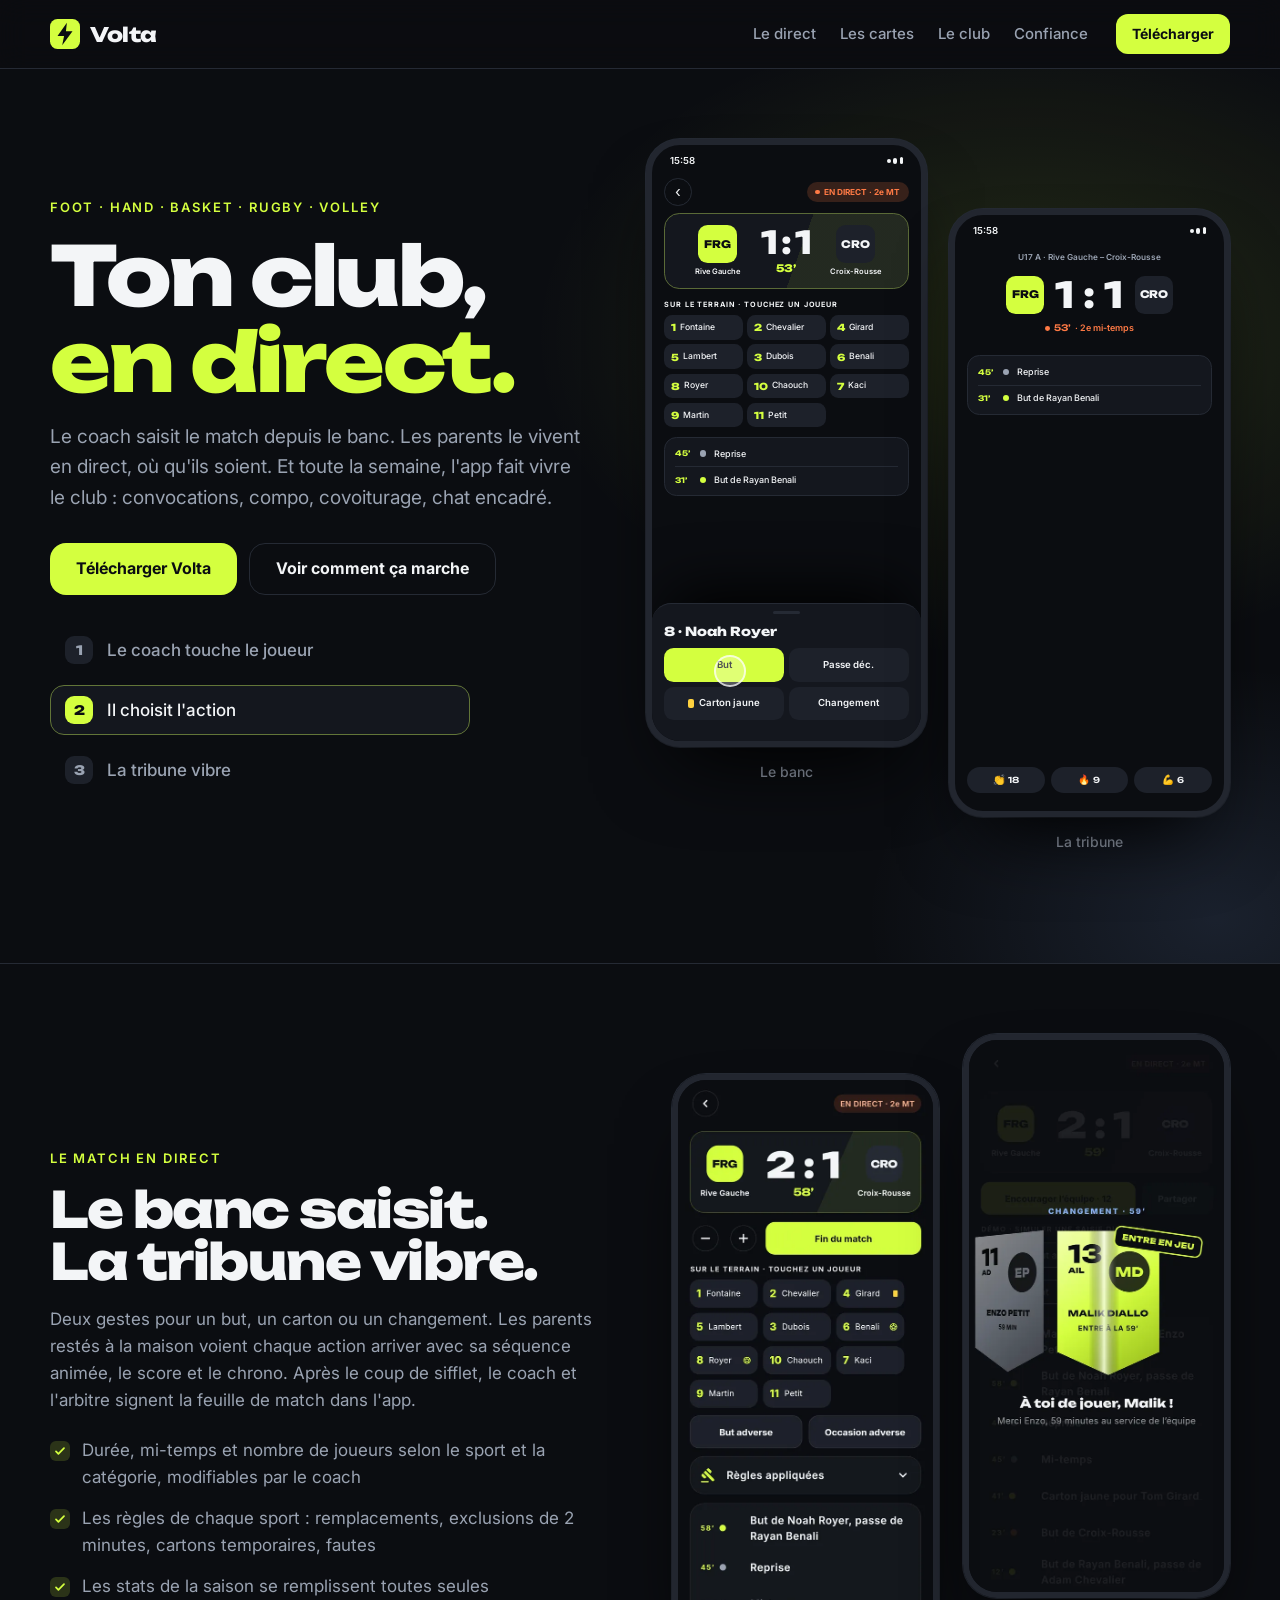
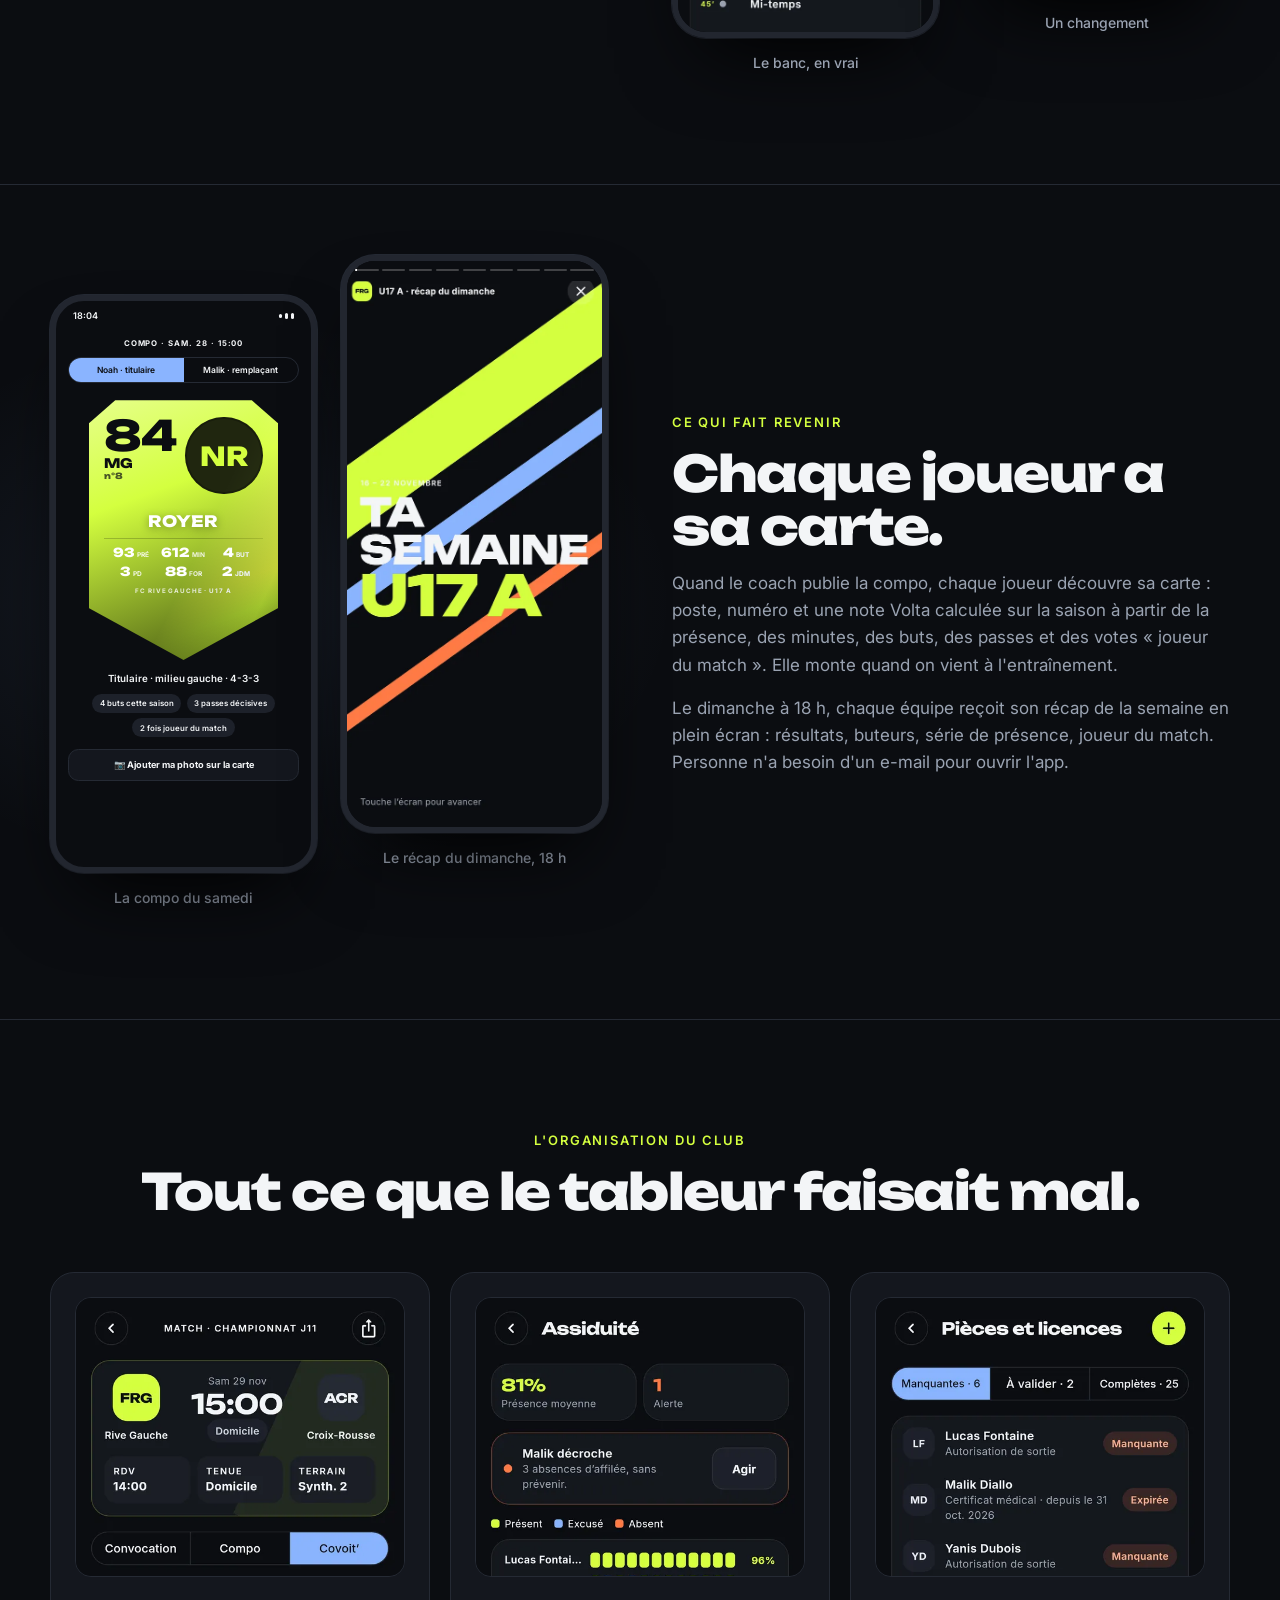
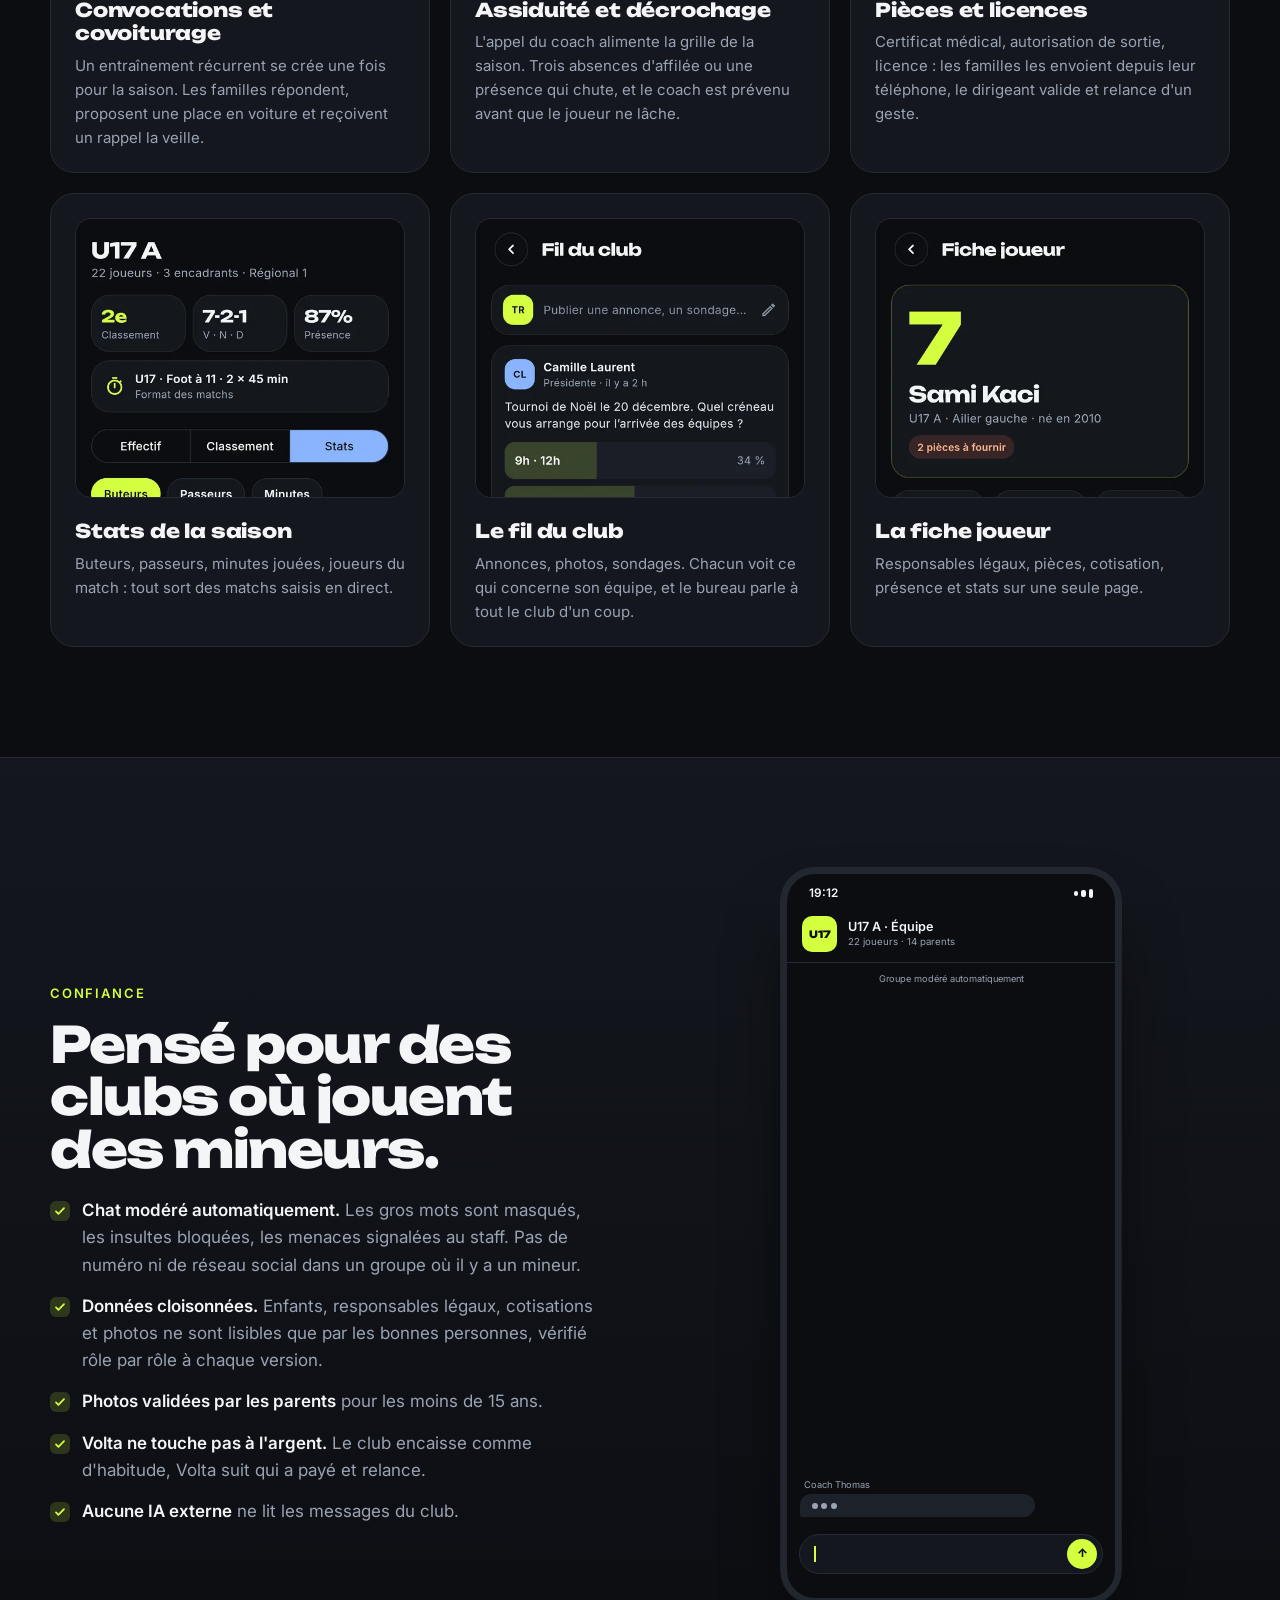
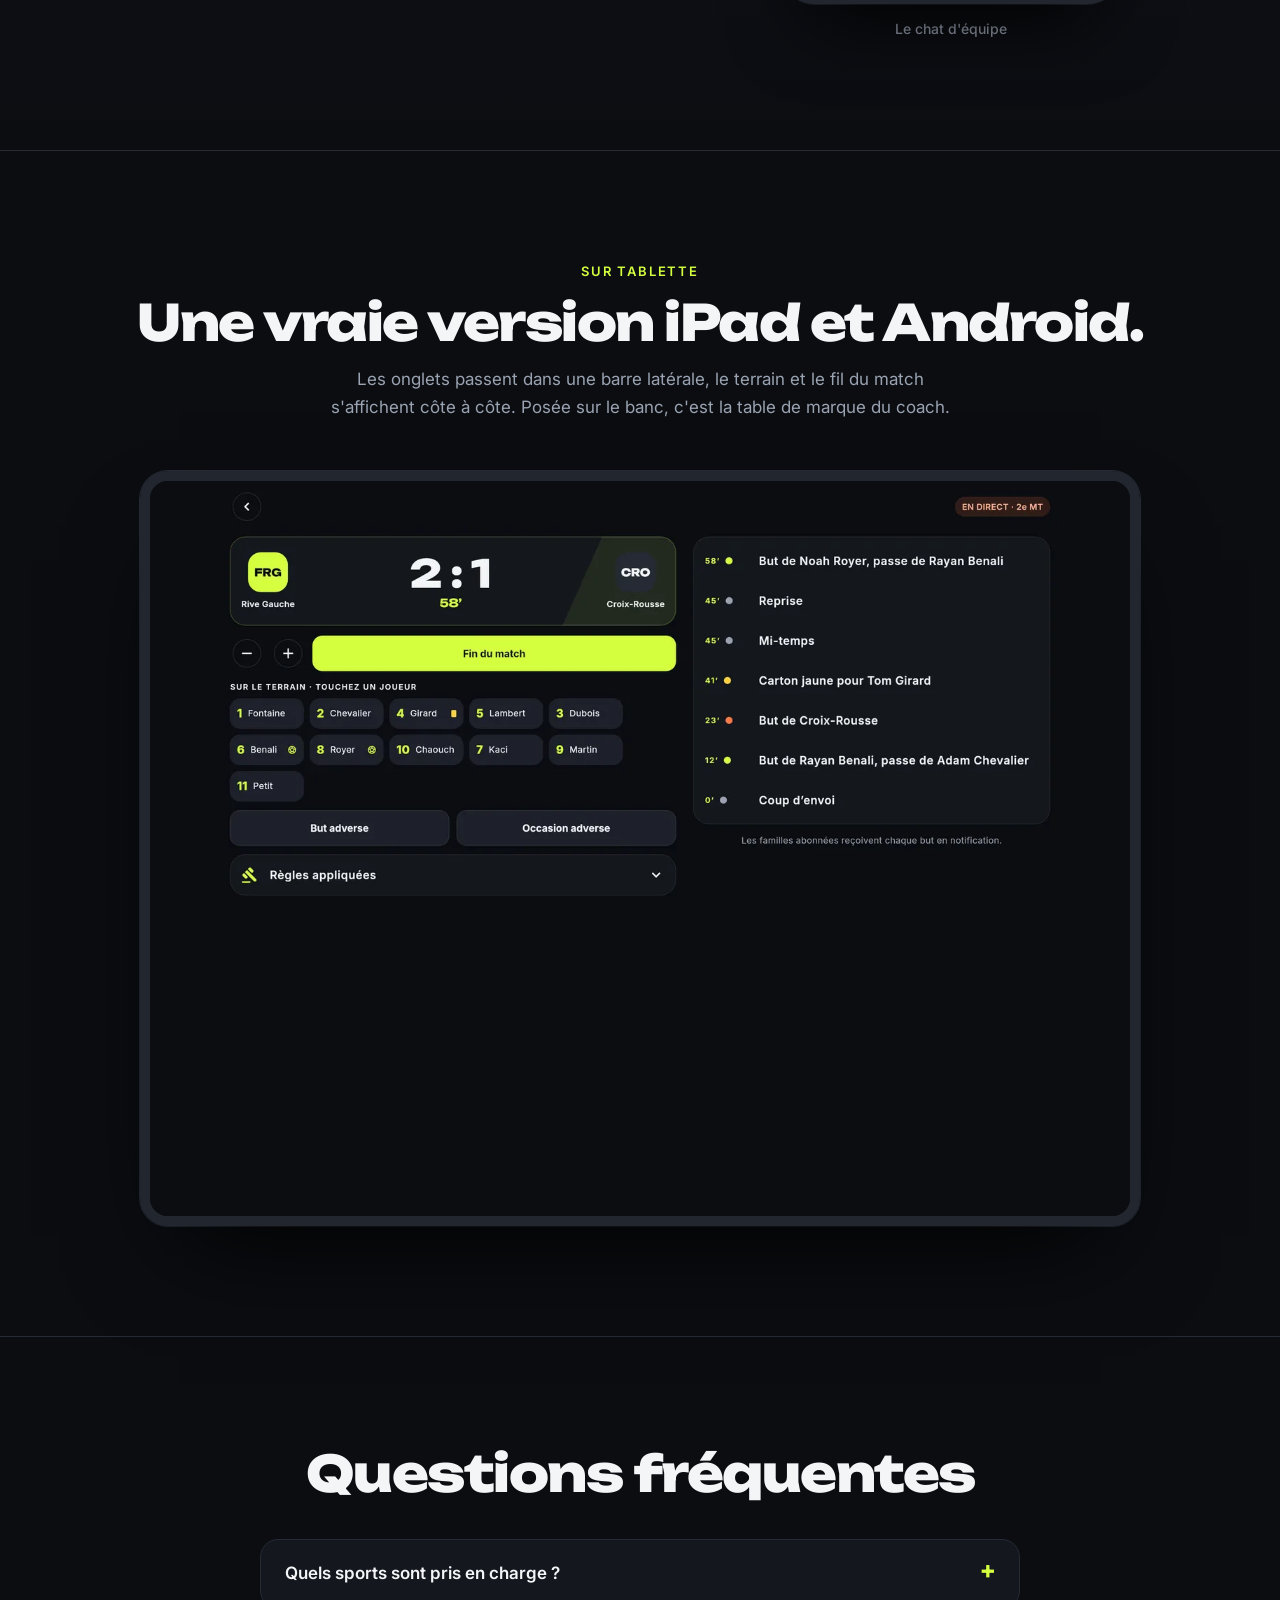
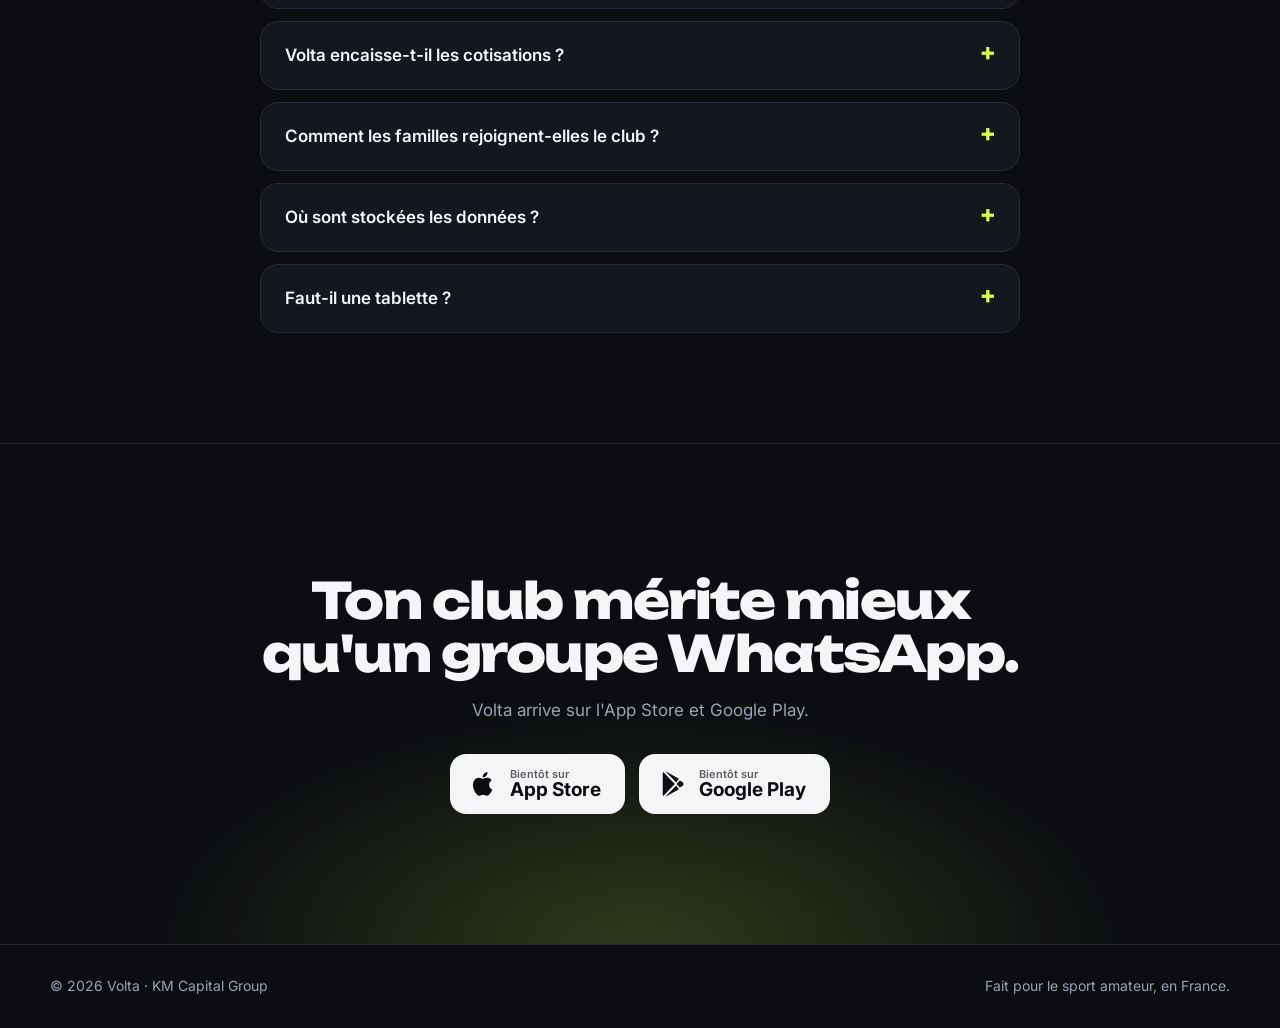
==== commit 70dddabb: "Force le rechargement de la feuille de style et du script après chaque mise à jour Co-Authored-By: C" ====
--- a/index.html
+++ b/index.html
@@ -13,8 +13,8 @@
 <link rel="preconnect" href="https://fonts.googleapis.com">
 <link rel="preconnect" href="https://fonts.gstatic.com" crossorigin>
 <link href="https://fonts.googleapis.com/css2?family=Inter:wght@400;500;600;700&family=Unbounded:wght@700;800&display=swap" rel="stylesheet">
-<link rel="stylesheet" href="style.css">
-<script src="app.js" defer></script>
+<link rel="stylesheet" href="style.css?v=202611251720">
+<script src="app.js?v=202611251720" defer></script>
 </head>
 <body>
 
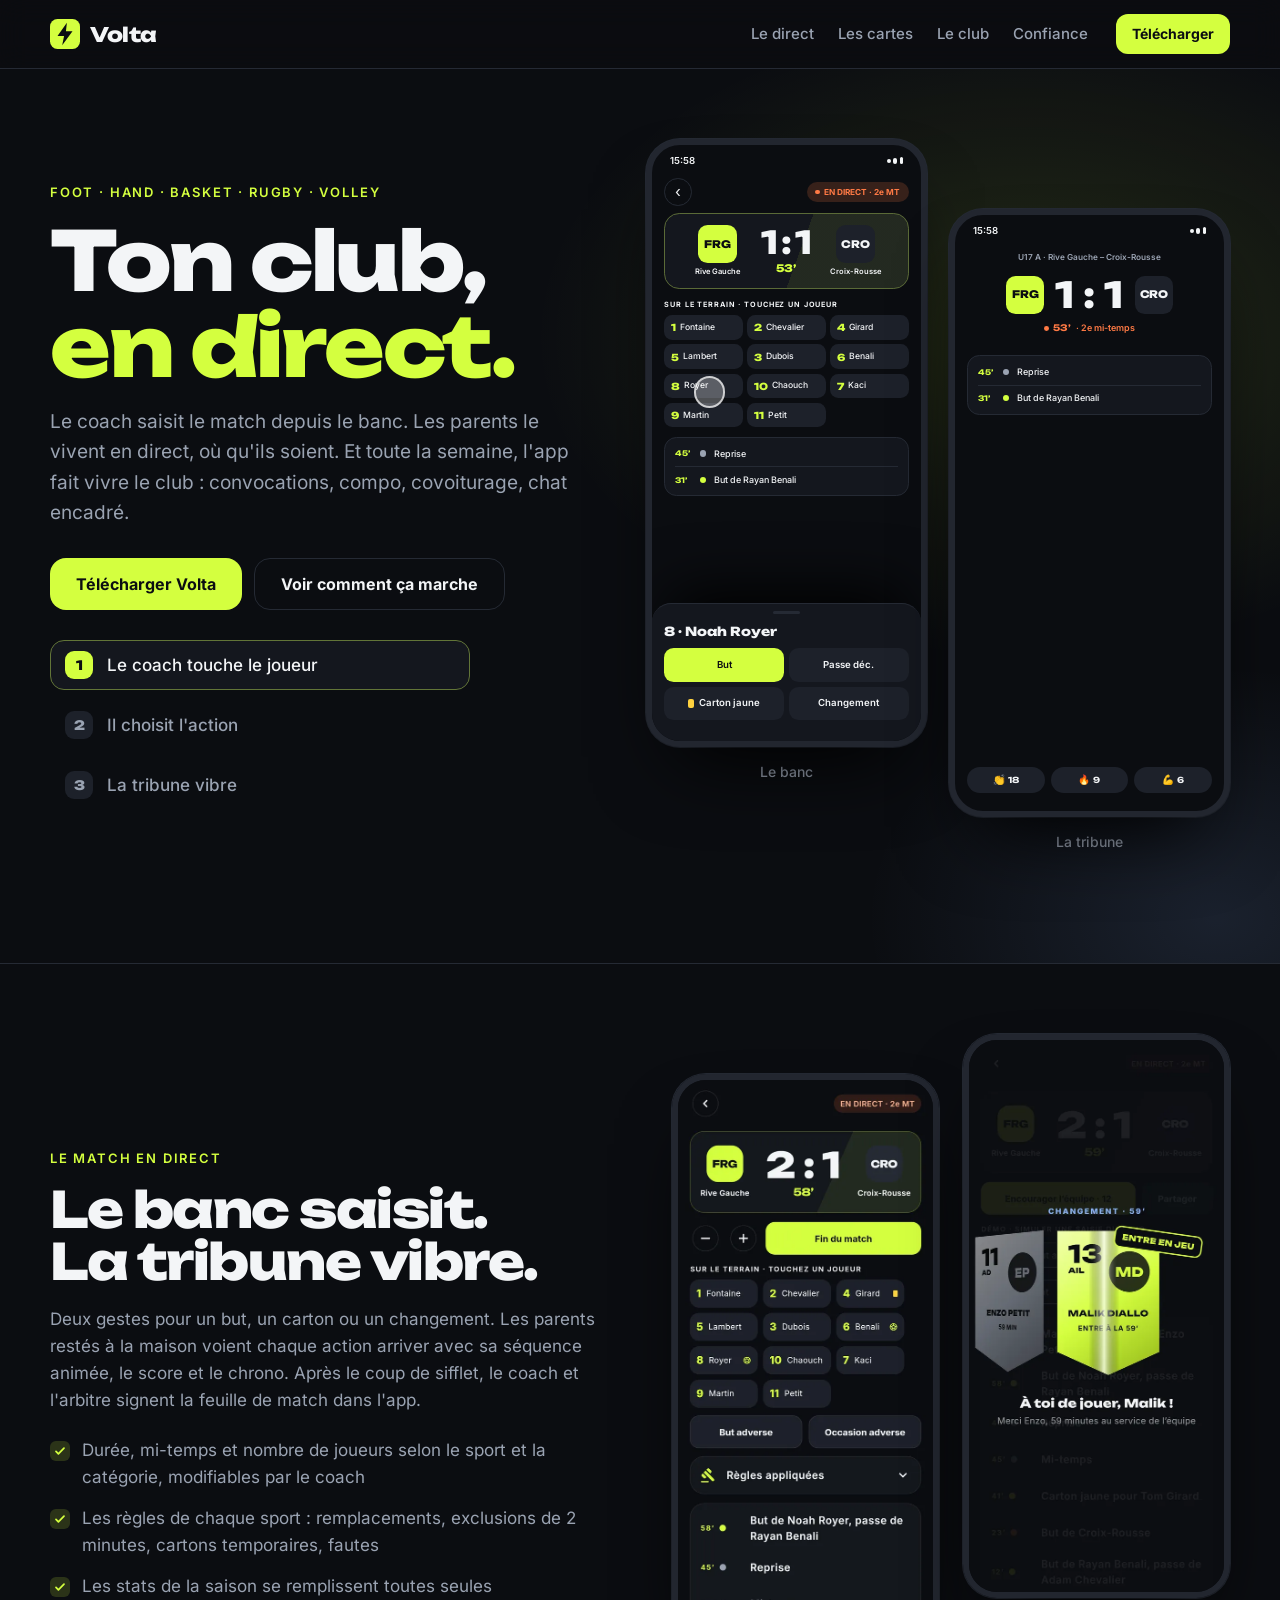
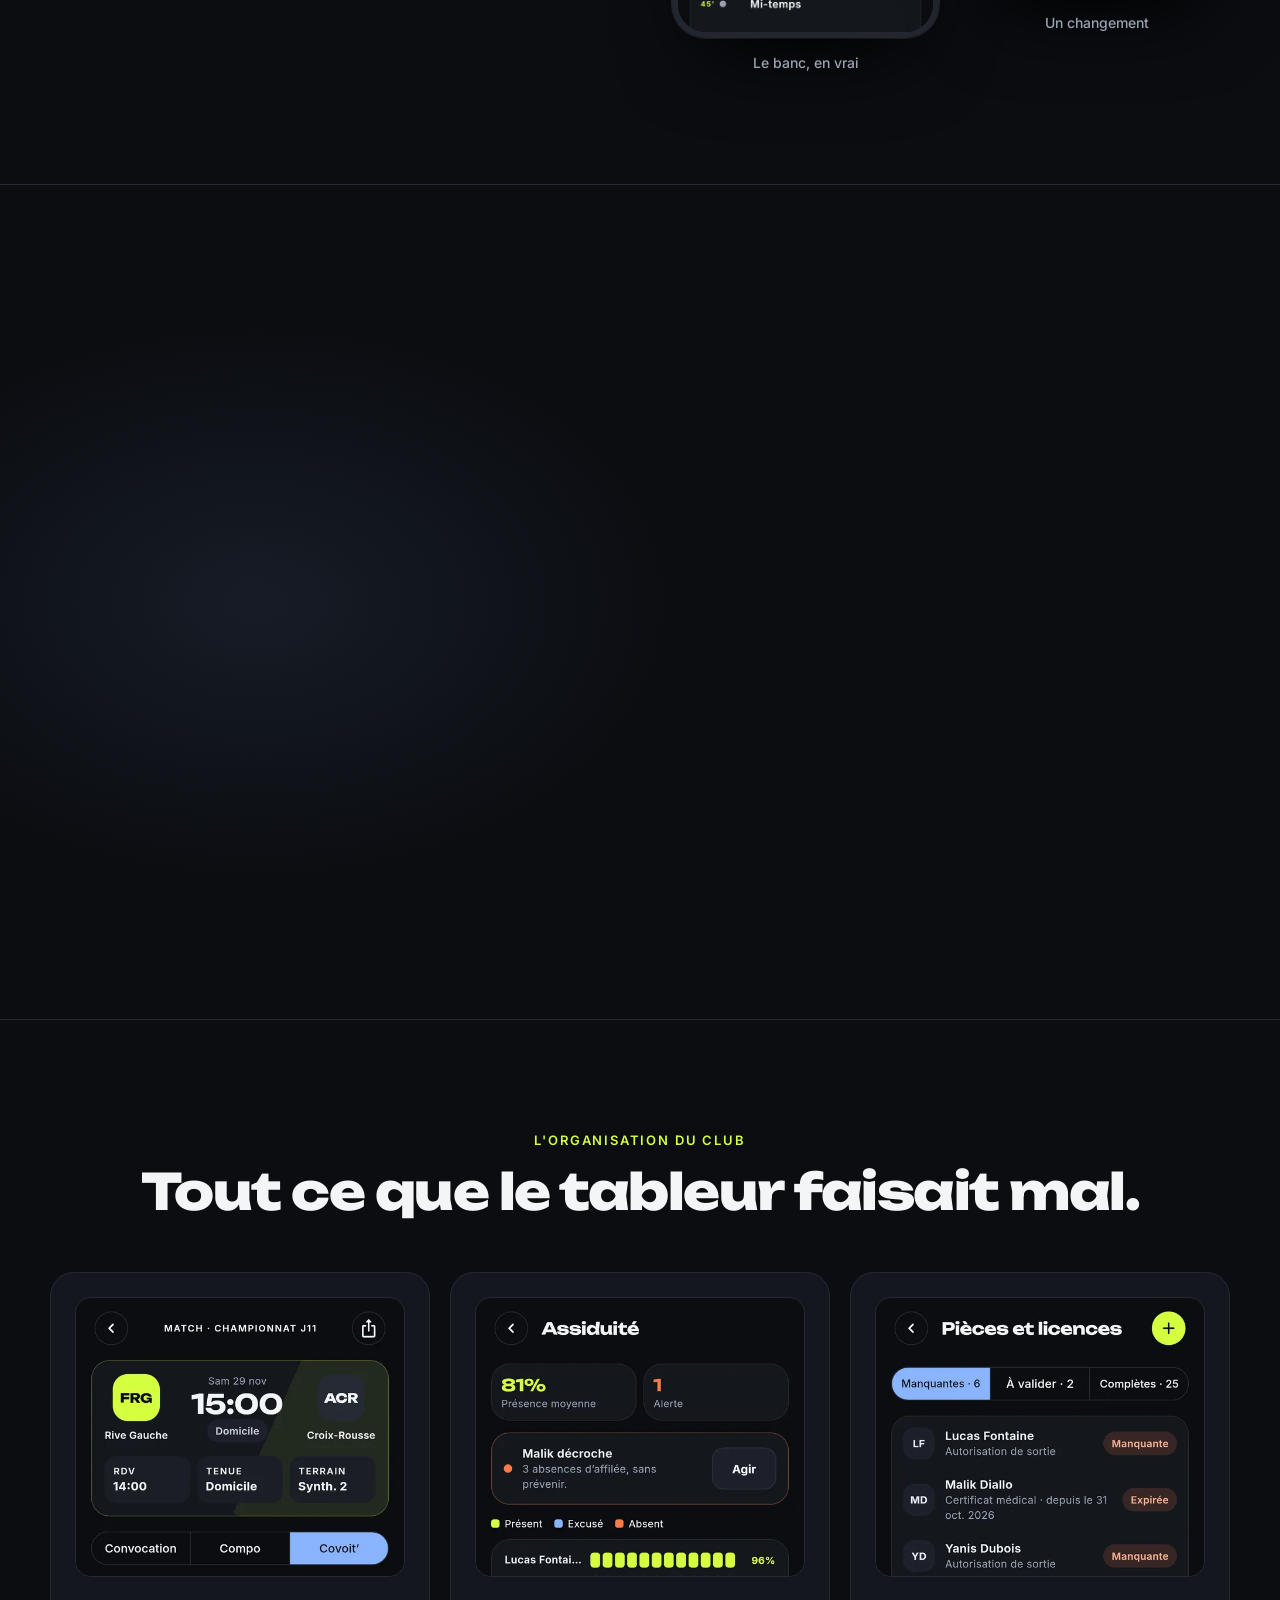
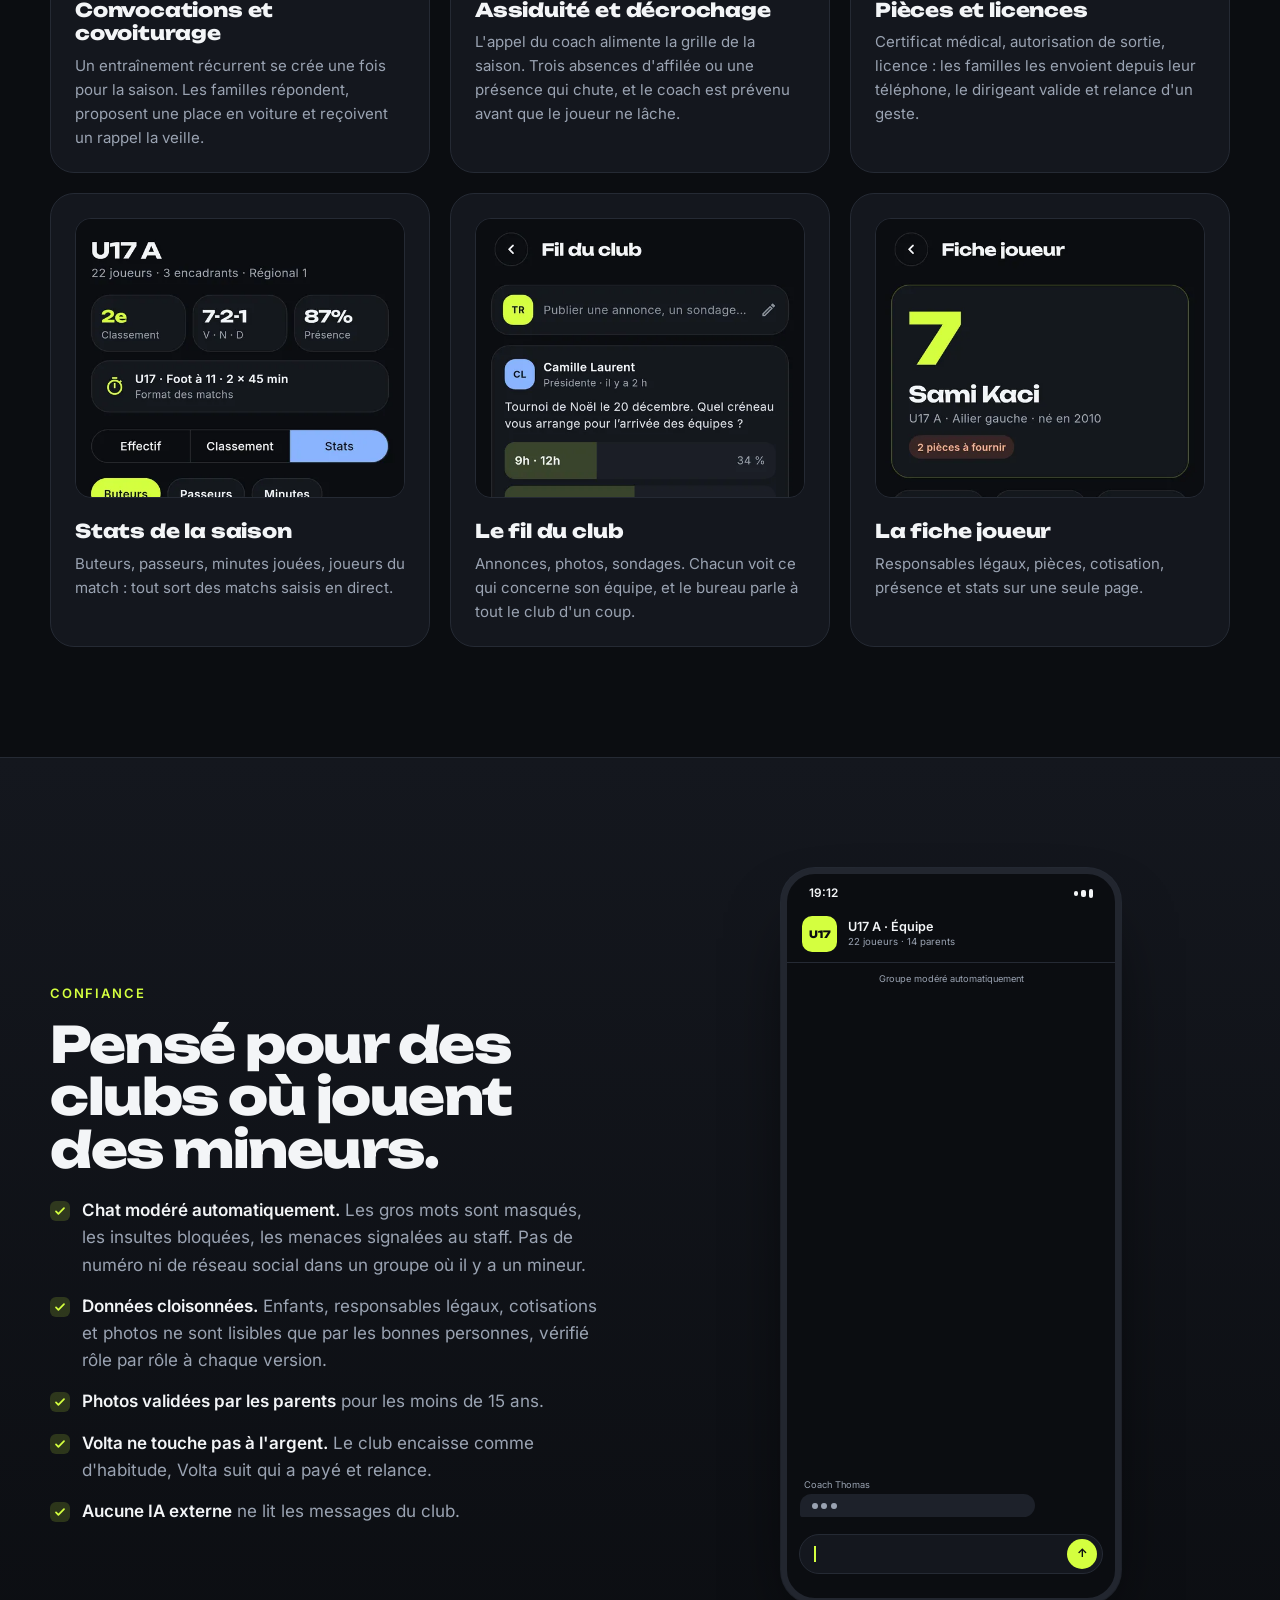
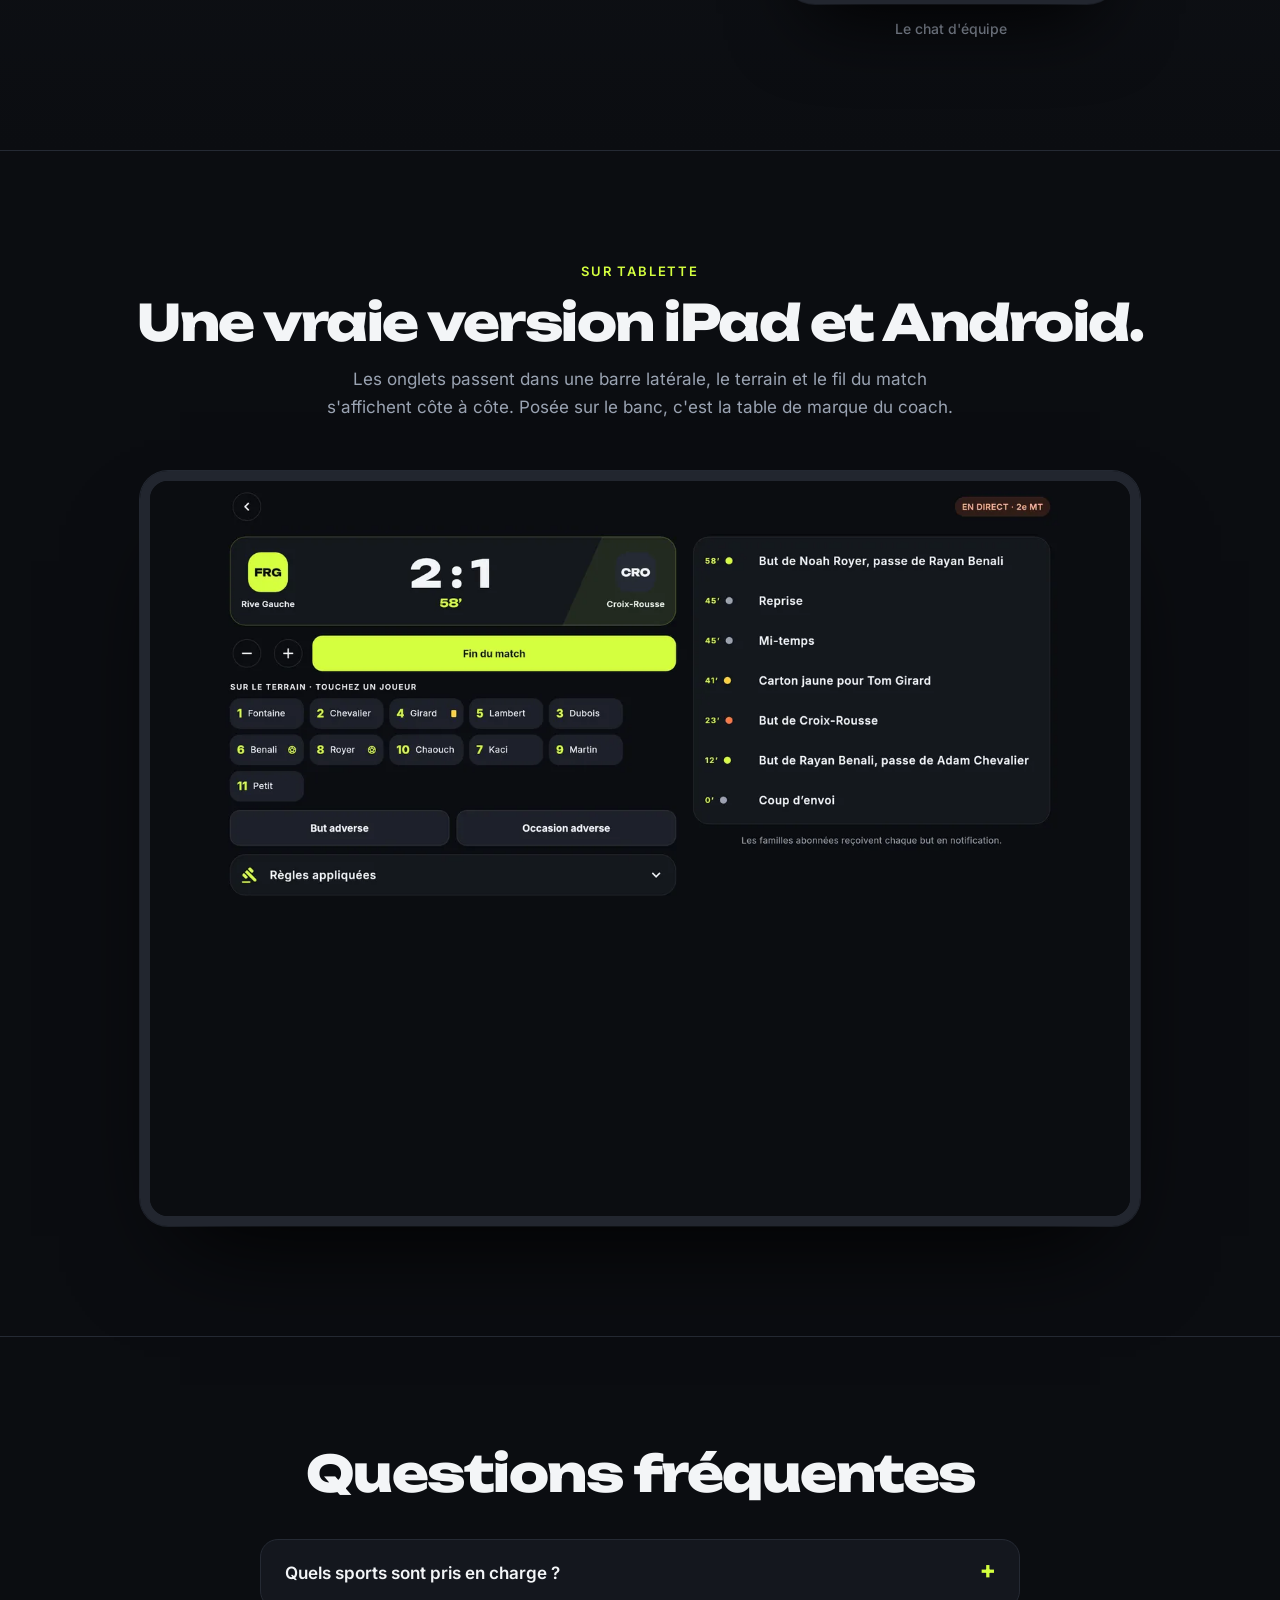
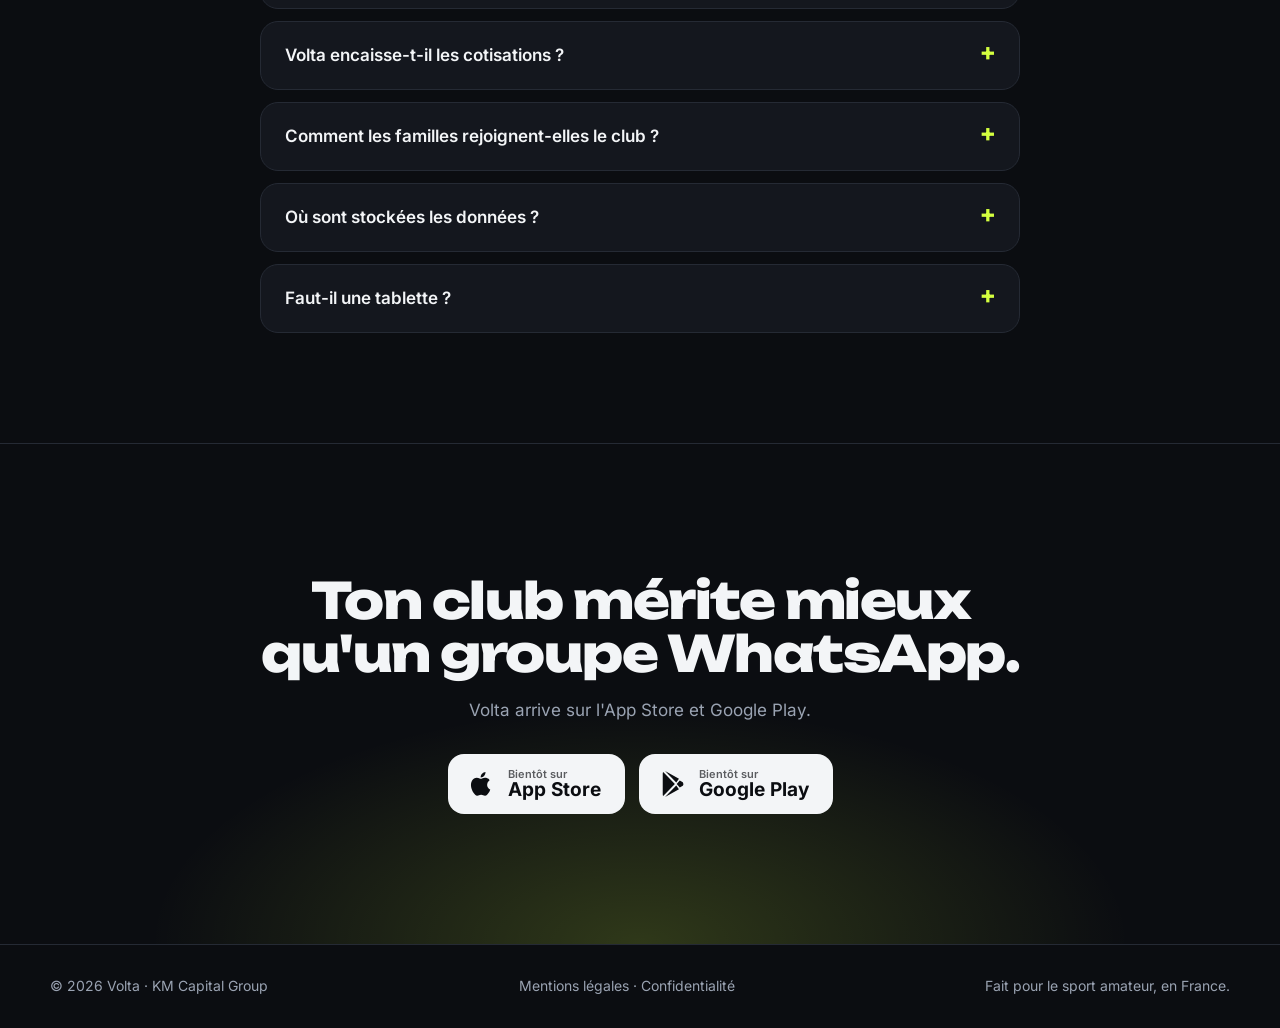
==== commit 5b890330: "Mentions légales, politique de confidentialité, polices hébergées sur le site" ====
--- a/index.html
+++ b/index.html
@@ -10,10 +10,8 @@
 <meta property="og:image" content="https://kmcapitalgroup.github.io/volta-site/img/compo-titulaire.webp">
 <meta name="theme-color" content="#0B0D11">
 <link rel="icon" href="data:image/svg+xml,%3Csvg xmlns='http://www.w3.org/2000/svg' viewBox='0 0 32 32'%3E%3Crect width='32' height='32' rx='8' fill='%23D4FF3F'/%3E%3Cpath d='M18 4 8 18h7l-2 10 11-15h-7z' fill='%230B0D11'/%3E%3C/svg%3E">
-<link rel="preconnect" href="https://fonts.googleapis.com">
-<link rel="preconnect" href="https://fonts.gstatic.com" crossorigin>
-<link href="https://fonts.googleapis.com/css2?family=Inter:wght@400;500;600;700&family=Unbounded:wght@700;800&display=swap" rel="stylesheet">
-<link rel="stylesheet" href="style.css?v=202611251720">
+<link rel="stylesheet" href="fonts.css?v=202611251900">
+<link rel="stylesheet" href="style.css?v=202611251900">
 <script src="app.js?v=202611251720" defer></script>
 </head>
 <body>
@@ -318,6 +316,7 @@
 
 <footer class="foot">
   <span>© 2026 Volta · KM Capital Group</span>
+  <span><a href="mentions-legales.html">Mentions légales</a> · <a href="confidentialite.html">Confidentialité</a></span>
   <span>Fait pour le sport amateur, en France.</span>
 </footer>
 
--- a/fonts.css
+++ b/fonts.css
@@ -0,0 +1,7 @@
+/* Polices hébergées sur le site : aucune requête vers un service tiers. */
+@font-face{font-family:Inter;font-weight:400;font-display:swap;src:url(fonts/Inter-400.woff2) format("woff2")}
+@font-face{font-family:Inter;font-weight:500;font-display:swap;src:url(fonts/Inter-500.woff2) format("woff2")}
+@font-face{font-family:Inter;font-weight:600;font-display:swap;src:url(fonts/Inter-600.woff2) format("woff2")}
+@font-face{font-family:Inter;font-weight:700;font-display:swap;src:url(fonts/Inter-700.woff2) format("woff2")}
+@font-face{font-family:Unbounded;font-weight:700;font-display:swap;src:url(fonts/Unbounded-700.woff2) format("woff2")}
+@font-face{font-family:Unbounded;font-weight:800;font-display:swap;src:url(fonts/Unbounded-800.woff2) format("woff2")}
--- a/style.css
+++ b/style.css
@@ -421,3 +421,5 @@
   *, *::before, *::after { animation: none !important; transition: none !important; }
   .reveal { opacity: 1; translate: 0 0; }
 }
+.foot a { color: var(--muted); text-decoration: none; }
+.foot a:hover { color: var(--chalk); }
